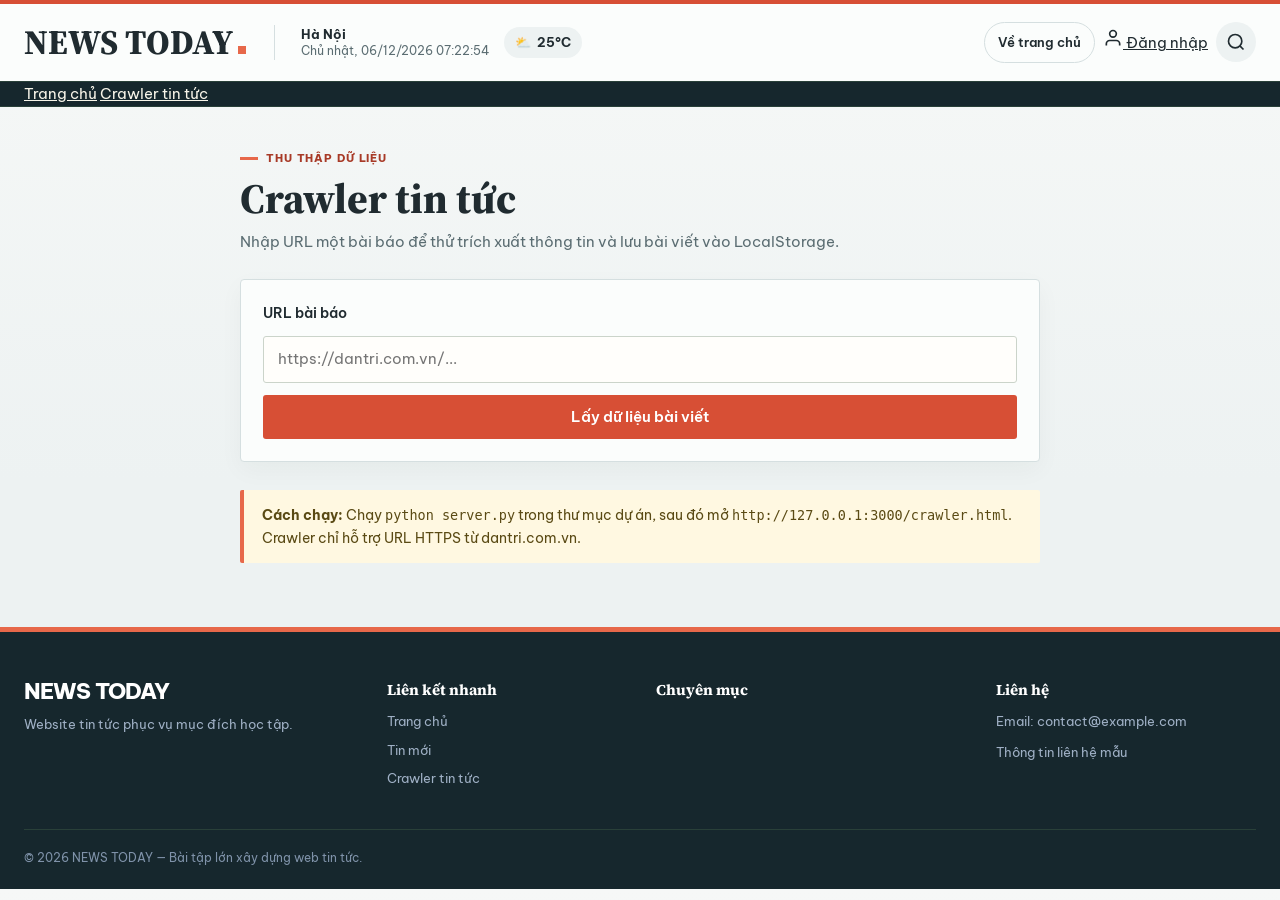
==== crawler.html @ 9f0e6c3c "Initial commit - Cập nhật dữ liệu bài viết và chuyên mục" ====
<!DOCTYPE html>
<html lang="vi">
<head>
  <meta charset="UTF-8">
  <meta name="viewport" content="width=device-width, initial-scale=1.0">
  <title>Crawler tin tức - News Today</title>
  <link rel="stylesheet" href="css/style.css">
</head>
<body>
  <head>
  <meta charset="UTF-8">
  <meta name="viewport" content="width=device-width, initial-scale=1.0">
  <!-- THÊM DÒNG NÀY ĐỂ BỎ CHẶN ẢNH TỪ DÂN TRÍ -->
  <meta name="referrer" content="no-referrer">
  <title>News Today</title>
  <link rel="stylesheet" href="css/style.css">
</head>

  <!-- HEADER ĐỒNG BỘ THEO PHONG CÁCH DÂN TRÍ -->
  <header class="site-header">
    <div class="container header-inner">
      
      <!-- Khối bên trái: Logo + Ngày giờ + Nhiệt độ -->
      <div class="header-left">
        <a class="logo" href="index.html">NEWS TODAY</a>
        
        <div class="header-datetime-weather">
          <div class="location-date">
            <span class="location">Hà Nội</span>
            <span id="realtime-clock" class="date-time">Chủ nhật, 11/10/2026 00:00:00</span>
          </div>
          
          <div class="weather-box">
            <span class="weather-icon">⛅</span>
            <span class="temp">25°C</span>
          </div>
        </div>
      </div>

      <!-- Khối bên phải: Nút Về trang chủ + Đăng nhập + Tìm kiếm -->
      <div class="header-right">
        <a class="crawler-link" href="index.html">Về trang chủ</a>
        
        <a href="#login" class="login-btn">
          <svg width="20" height="20" viewBox="0 0 24 24" fill="none" stroke="currentColor" stroke-width="2">
            <path d="M20 21v-2a4 4 0 0 0-4-4H8a4 4 0 0 0-4 4v2"></path>
            <circle cx="12" cy="7" r="4"></circle>
          </svg>
          <span>Đăng nhập</span>
        </a>

        <button class="search-btn" type="button" aria-label="Tìm kiếm">
          <svg width="20" height="20" viewBox="0 0 24 24" fill="none" stroke="currentColor" stroke-width="2">
            <circle cx="11" cy="11" r="8"></circle>
            <line x1="21" y1="21" x2="16.65" y2="16.65"></line>
          </svg>
        </button>
      </div>

    </div>
  </header>

  <!-- NAVBAR CHUYÊN MỤC -->
  <nav class="navbar">
    <div class="container">
      <a href="index.html">Trang chủ</a>
      <a href="crawler.html" aria-current="page">Crawler tin tức</a>
    </div>
  </nav>

  <!-- NỘI DUNG CHÍNH TRANG CRAWLER -->
  <main class="container crawler-container">
    <p class="eyebrow">THU THẬP DỮ LIỆU</p>
    <h1>Crawler tin tức</h1>
    <p class="intro">Nhập URL một bài báo để thử trích xuất thông tin và lưu bài viết vào LocalStorage.</p>

    <!-- Form nhập URL -->
    <form id="crawler-form" class="crawler-form">
      <label for="article-url">URL bài báo</label>
      <input id="article-url" name="url" type="url" placeholder="https://dantri.com.vn/..." required>
      <button type="submit" id="crawl-button">Lấy dữ liệu bài viết</button>
    </form>

    <p id="crawler-status" class="status-message" aria-live="polite"></p>

    <!-- Khối kết quả dữ liệu cào được -->
    <section id="crawler-result" class="crawler-result" hidden>
      <h2>Dữ liệu trích xuất</h2>
      <pre id="crawler-json"></pre>
      <button type="button" id="save-crawled-post">Lưu bài viết vào LocalStorage</button>
    </section>

    <!-- Ghi chú về nguồn hỗ trợ -->
    <aside class="notice">
      <strong>Cách chạy:</strong> Chạy <code>python server.py</code> trong thư mục dự án, sau đó mở <code>http://127.0.0.1:3000/crawler.html</code>. Crawler chỉ hỗ trợ URL HTTPS từ dantri.com.vn.
    </aside>
  </main>

  <!-- FOOTER -->
  <footer class="site-footer">
    <div class="container footer-grid">
      <section>
        <h2>NEWS TODAY</h2>
        <p>Website tin tức phục vụ mục đích học tập.</p>
      </section>
      <section>
        <h3>Liên kết nhanh</h3>
        <a href="index.html">Trang chủ</a>
        <a href="index.html">Tin mới</a>
        <a href="crawler.html">Crawler tin tức</a>
      </section>
      <section>
        <h3>Chuyên mục</h3>
        <div id="footer-categories" class="footer-links"></div>
      </section>
      <section>
        <h3>Liên hệ</h3>
        <p>Email: contact@example.com</p>
        <p>Thông tin liên hệ mẫu</p>
      </section>
    </div>
    <div class="container copyright">© 2026 NEWS TODAY — Bài tập lớn xây dựng web tin tức.</div>
  </footer>

  <!-- JAVASCRIPT LOGIC -->
  <script src="js/storage.js"></script>
  <script src="js/crawler.js"></script>

  <!-- SCRIPT CẬP NHẬT ĐỒNG HỒ THỜI GIAN THỰC -->
  <script>
    function updateClock() {
      const now = new Date();
      const days = ['Chủ nhật', 'Thứ hai', 'Thứ ba', 'Thứ tư', 'Thứ năm', 'Thứ sáu', 'Thứ bảy'];
      const dayName = days[now.getDay()];
      
      const day = String(now.getDate()).padStart(2, '0');
      const month = String(now.getMonth() + 1).padStart(2, '0');
      const year = now.getFullYear();
      
      const hours = String(now.getHours()).padStart(2, '0');
      const minutes = String(now.getMinutes()).padStart(2, '0');
      const seconds = String(now.getSeconds()).padStart(2, '0');

      const timeString = `${dayName}, ${day}/${month}/${year} ${hours}:${minutes}:${seconds}`;
      const clockEl = document.getElementById('realtime-clock');
      if (clockEl) clockEl.innerText = timeString;
    }

    updateClock();
    setInterval(updateClock, 1000);
  </script>
</body>
</html>
---- css/style.css ----
/* NEWS TODAY — giao diện báo điện tử: tiêu đề chữ có chân, nội dung chữ không chân, một điểm nhấn đỏ */
@import url("https://fonts.googleapis.com/css2?family=Be+Vietnam+Pro:wght@400;500;600;700;800&family=Source+Serif+4:opsz,wght@8..60,600;8..60,700;8..60,800&display=swap");

:root {
  color-scheme: light;
  --ink: #14202e;
  --night: #0d1827;
  --paper: #f1f3f6;
  --surface: #ffffff;
  --line: #dfe4eb;
  --muted: #5b6a7d;
  --brand: #d3243b;
  --brand-dark: #b01a2f;
  --brand-tint: #fdecef;
  --serif: "Source Serif 4", "Noto Serif", Georgia, "Times New Roman", serif;
  --sans: "Be Vietnam Pro", ui-sans-serif, system-ui, -apple-system, "Segoe UI", Roboto, Arial, sans-serif;
  --radius: 16px;
  --radius-sm: 10px;
  --shadow-md: 0 18px 48px rgba(13, 24, 39, .18);
  --container: 1200px;
}

*, *::before, *::after { box-sizing: border-box; }
html { scroll-behavior: smooth; scroll-padding-top: 80px; }
body { margin: 0; color: var(--ink); background: var(--paper); font: 400 15px/1.65 var(--sans); -webkit-font-smoothing: antialiased; }
button, input, textarea, select { font: inherit; }
a { color: inherit; }
button { color: inherit; }
img { max-width: 100%; }
:focus-visible { outline: 3px solid rgba(211, 36, 59, .4); outline-offset: 3px; }
::selection { color: #fff; background: var(--brand); }
.container { width: min(var(--container), calc(100% - 48px)); margin-inline: auto; }

/* ---------- Header ---------- */
.site-header { position: relative; z-index: 910; padding: 16px 0; background: var(--surface); }
.header-inner { display: flex; align-items: center; justify-content: space-between; gap: 24px; }
.header-left, .header-right { display: flex; align-items: center; min-width: 0; }
.header-left { gap: 28px; }
.logo { display: inline-flex; flex-shrink: 0; align-items: baseline; gap: 2px; color: var(--ink); font: 800 clamp(24px, 2.3vw, 30px)/1 var(--sans); letter-spacing: -.045em; text-decoration: none; }
.logo::after { width: 9px; height: 9px; margin-left: 3px; border-radius: 2px; background: var(--brand); content: ""; }
.header-datetime-weather { display: flex; align-items: center; gap: 14px; padding-left: 26px; border-left: 1px solid var(--line); font-size: 12px; }
.location-date { display: flex; flex-direction: column; line-height: 1.4; }
.location { font-size: 13px; font-weight: 700; }
.date-time { color: var(--muted); font-size: 12px; white-space: nowrap; font-variant-numeric: tabular-nums; }
.weather-box { display: inline-flex; align-items: center; gap: 6px; padding: 5px 11px; color: var(--ink); background: var(--paper); border-radius: 999px; font-size: 13px; font-weight: 700; white-space: nowrap; }
.header-right { justify-content: flex-end; gap: 8px; }
.crawler-link, .btn-auth, .search-btn, .mega-menu-toggle, .text-button { display: inline-flex; align-items: center; justify-content: center; transition: color .16s, background .16s, border-color .16s; }
.crawler-link { gap: 8px; padding: 9px 13px; color: var(--ink); border: 1px solid var(--line); border-radius: 999px; font-size: 12.5px; font-weight: 600; text-decoration: none; white-space: nowrap; }
.crawler-link:hover, .crawler-link[aria-current="page"] { color: var(--brand); border-color: var(--brand); background: var(--brand-tint); }
.auth-buttons { display: flex; align-items: center; gap: 6px; }
.btn-auth { gap: 7px; min-height: 40px; padding: 8px 16px; border: 1px solid transparent; border-radius: 999px; cursor: pointer; font-size: 12.5px; font-weight: 600; white-space: nowrap; }
.btn-login { color: var(--ink); background: transparent; }
.btn-login:hover { color: var(--brand); background: var(--brand-tint); }
.btn-register { color: #fff; background: var(--ink); }
.btn-register:hover { background: var(--brand); }
.search-btn { width: 40px; height: 40px; flex-shrink: 0; border: 0; border-radius: 50%; background: var(--paper); color: var(--ink); cursor: pointer; }
.search-btn:hover { color: #fff; background: var(--brand); }

/* ---------- Navbar ---------- */
.navbar { position: sticky; top: 0; z-index: 900; background: var(--surface); border-top: 1px solid var(--line); border-bottom: 1px solid var(--line); }
.navbar-inner { display: flex; align-items: center; justify-content: space-between; min-height: 50px; gap: 10px; }
.nav-links { display: flex; align-items: center; gap: clamp(16px, 2vw, 28px); min-width: 0; overflow-x: auto; scrollbar-width: none; white-space: nowrap; }
.nav-links::-webkit-scrollbar { display: none; }
.nav-links a { position: relative; display: inline-flex; align-items: center; min-height: 50px; color: var(--ink); font-size: 14px; font-weight: 600; text-decoration: none; transition: color .16s; }
.nav-links a::after { position: absolute; right: 0; bottom: -1px; left: 0; height: 3px; background: var(--brand); content: ""; transform: scaleX(0); transform-origin: left; transition: transform .2s; }
.nav-links a:hover { color: var(--brand); }
.nav-links a[aria-current="page"] { color: var(--brand); }
.nav-links a:hover::after, .nav-links a[aria-current="page"]::after { transform: scaleX(1); }
.nav-links .nav-home-icon { font-size: 16px; }
.mega-menu-toggle { display: grid; grid-template-columns: repeat(3, 4px); gap: 3px; flex-shrink: 0; padding: 10px 4px 10px 14px; border: 0; background: transparent; cursor: pointer; }
.mega-menu-toggle span { width: 4px; height: 4px; border-radius: 50%; background: var(--ink); transition: background .16s; }
.mega-menu-toggle:hover span, .mega-menu-toggle.active span { background: var(--brand); }
.subnav { background: var(--paper); border-top: 1px solid var(--line); }
.subnav-inner { display: flex; gap: 22px; overflow-x: auto; scrollbar-width: none; white-space: nowrap; }
.subnav-inner a { padding: 10px 0; color: var(--muted); font-size: 13px; font-weight: 600; text-decoration: none; border-bottom: 2px solid transparent; }
.subnav-inner a:hover, .subnav-inner a[aria-current="page"] { color: var(--ink); border-bottom-color: var(--brand); }

.mega-menu-overlay { display: none; position: absolute; top: 100%; right: 0; left: 0; max-height: min(78vh, 720px); overflow: auto; padding: 28px 0 32px; background: var(--surface); border-bottom: 1px solid var(--line); box-shadow: var(--shadow-md); }
.mega-menu-overlay.active { display: block; animation: menuIn .16s ease-out; }
@keyframes menuIn { from { opacity: 0; transform: translateY(-6px); } to { opacity: 1; transform: none; } }
.mega-menu-container { display: grid; grid-template-columns: minmax(0, 3.4fr) minmax(200px, 1fr); gap: 32px; }
.mega-grid { display: grid; grid-template-columns: repeat(4, minmax(0, 1fr)); gap: 26px 22px; align-content: start; }
.mega-col h3 { margin: 0 0 8px; padding-bottom: 8px; border-bottom: 2px solid var(--ink); font: 700 15px/1.3 var(--serif); }
.mega-col h3 a { text-decoration: none; }
.mega-col h3 a:hover, .mega-col ul li a:hover { color: var(--brand); }
.mega-col ul { margin: 0; padding: 0; list-style: none; }
.mega-col ul li { margin: 7px 0; }
.mega-col ul li a { color: var(--muted); font-size: 13px; text-decoration: none; }
.mega-sidebar { display: flex; flex-direction: column; gap: 16px; padding-left: 26px; border-left: 1px solid var(--line); font-size: 13px; }
.mega-sidebar a { display: block; margin-bottom: 7px; color: var(--ink); text-decoration: none; }
.mega-sidebar a:hover { color: var(--brand); }
.mega-sidebar-group { padding-bottom: 8px; border-bottom: 1px solid var(--line); }
.mega-contact { color: var(--muted); font-size: 12.5px; overflow-wrap: anywhere; }
.mega-contact p { margin: 0 0 12px; }

/* ---------- Trang chủ ---------- */
.page-content { padding-top: 36px; padding-bottom: 64px; }
.section-heading { display: flex; align-items: flex-end; justify-content: space-between; gap: 18px; margin-bottom: 8px; }
.eyebrow { display: flex; align-items: center; gap: 8px; margin: 0 0 6px; color: var(--muted); font-size: 13px; font-weight: 500; }
.eyebrow::before { width: 8px; height: 8px; border-radius: 50%; background: var(--brand); content: ""; }
.section-heading h1 { margin: 0; font: 800 clamp(30px, 3.6vw, 46px)/1.12 var(--serif); letter-spacing: -.02em; }
.text-button { min-height: 40px; padding: 8px 18px; border: 1px solid var(--ink); border-radius: 999px; background: transparent; cursor: pointer; font-size: 13px; font-weight: 600; white-space: nowrap; }
.text-button:hover { color: #fff; background: var(--ink); }
.status-message { margin: 0 0 20px; color: var(--muted); font-size: 13px; }

.featured-news { display: grid; grid-template-columns: minmax(0, 1.7fr) minmax(300px, 1fr); gap: 20px; align-items: stretch; }
.news-card { position: relative; min-width: 0; overflow: hidden; background: var(--surface); border: 1px solid var(--line); border-radius: var(--radius); }
.news-card h2 a::after, .news-card h3 a::after { position: absolute; inset: 0; z-index: 1; content: ""; }
.news-card h2, .news-card h3 { margin: 10px 0 8px; font-family: var(--serif); font-weight: 700; letter-spacing: -.012em; line-height: 1.3; }
.news-card h2 { font-size: clamp(24px, 2.8vw, 36px); }
.news-card h3 { font-size: 19px; }
.news-card h2 a, .news-card h3 a { text-decoration: none; transition: color .16s; }
.news-card:hover h2 a, .news-card:hover h3 a { color: var(--brand); }
.news-card p { margin: 8px 0 0; color: var(--muted); font-size: 14px; line-height: 1.7; }
.news-card-media { display: block; overflow: hidden; background: #dfe5ec; }
.news-card-media img { display: block; width: 100%; height: 100%; object-fit: cover; transition: transform .5s ease; }
.news-card:hover .news-card-media img { transform: scale(1.03); }
.news-card-content { min-width: 0; padding: 20px 22px; }
.category-label { display: inline-flex; width: fit-content; max-width: 100%; padding: 3px 10px; color: var(--brand); background: var(--brand-tint); border-radius: 999px; font-size: 12px; font-weight: 600; line-height: 1.6; }
.post-meta { display: flex; flex-wrap: wrap; align-items: center; gap: 4px 12px; margin-top: 12px; color: var(--muted); font-size: 12.5px; }
.post-meta span + span::before, .post-meta::before { content: none; }

/* Bài nổi bật: ảnh phủ chữ, hoặc khối tối khi không có ảnh */
.featured-main { display: flex; min-height: 460px; flex-direction: column; justify-content: flex-end; color: #fff; background: var(--night); border: 0; }
.featured-main::before { position: absolute; top: 0; bottom: 0; left: 0; width: 5px; background: var(--brand); content: ""; z-index: 2; }
.featured-main:not(:has(.news-card-media)) { background: radial-gradient(120% 90% at 100% 0%, #223a58 0%, var(--night) 60%); }
.featured-main .news-card-media { position: absolute; inset: 0; background: var(--night); }
.featured-main .news-card-media::after { position: absolute; inset: 0; background: linear-gradient(to top, rgba(8, 16, 28, .94) 8%, rgba(8, 16, 28, .35) 62%, rgba(8, 16, 28, .05)); content: ""; }
.featured-main .news-card-content { position: relative; padding: 32px 36px 30px; }
.featured-main .category-label { color: #fff; background: var(--brand); }
.featured-main h2 { margin-top: 14px; }
.featured-main:hover h2 a { color: #fff; text-decoration: underline; text-decoration-thickness: 2px; text-underline-offset: 5px; }
.featured-main p { max-width: 62ch; color: #cdd7e4; font-size: 15px; }
.featured-main .post-meta { color: #aebbd0; }
.featured-side { display: grid; grid-template-rows: repeat(2, minmax(0, 1fr)); gap: 20px; }
.featured-side .news-card { display: flex; flex-direction: column; justify-content: center; }
.featured-side .news-card:has(.news-card-media) { display: grid; grid-template-columns: 128px minmax(0, 1fr); }
.featured-side .news-card:has(.news-card-media) .news-card-media { height: 100%; min-height: 150px; }
.featured-side .news-card-content { padding: 18px 20px; }
.featured-side .news-card h3 { margin-top: 8px; font-size: 18px; }
.featured-side .news-card p { font-size: 13px; }

/* Danh sách dọc */
.more-news-section { margin-top: 52px; }
.more-news-section > h2 { display: flex; align-items: center; gap: 14px; margin: 0 0 14px; font: 700 24px/1.2 var(--serif); }
.more-news-section > h2::after { flex: 1; height: 1px; background: var(--line); content: ""; }
.news-list { display: block; padding: 0 28px; background: var(--surface); border: 1px solid var(--line); border-radius: var(--radius); }
.list-card + .list-card { border-top: 1px solid var(--line); }
.list-card .news-card { display: grid; grid-template-columns: minmax(0, 1fr); align-items: center; gap: 22px; border: 0; border-radius: 0; background: transparent; }
.list-card .news-card:has(.news-card-media) { grid-template-columns: minmax(0, 1fr) 200px; }
.list-card .news-card-media { order: 2; height: 130px; margin: 20px 0; border-radius: var(--radius-sm); }
.list-card .news-card-content { padding: 22px 0; }
.list-card .news-card h3 { margin-top: 8px; font-size: 21px; }
.list-card .news-card p { max-width: 70ch; }
.empty-state { padding: 28px; color: var(--muted); background: var(--surface); border: 1px dashed #c9d2de; border-radius: var(--radius); text-align: center; }
.news-list .empty-state { border: 0; }
.empty-state a { color: var(--brand); font-weight: 600; }

/* ---------- Trang chi tiết ---------- */
.article-container, .crawler-container { max-width: 800px; padding-top: 36px; padding-bottom: 64px; }
.back-link { display: inline-block; margin-bottom: 18px; color: var(--muted); font-size: 13.5px; font-weight: 600; text-decoration: none; }
.back-link:hover { color: var(--brand); }
.article-detail { padding: clamp(24px, 5vw, 52px); background: var(--surface); border: 1px solid var(--line); border-radius: var(--radius); }
.article-detail h1 { margin: 16px 0 8px; font: 800 clamp(28px, 4.2vw, 44px)/1.2 var(--serif); letter-spacing: -.02em; }
.article-detail .post-meta { margin: 0 0 24px; padding-bottom: 20px; border-bottom: 1px solid var(--line); }
.article-image { display: block; width: 100%; height: auto; margin: 0 0 26px; border-radius: var(--radius-sm); }
.article-excerpt { margin: 0 0 24px; color: #2c3a4d; font: 600 20px/1.6 var(--serif); }
.article-body { color: #1f2b3b; font: 400 18px/1.85 var(--serif); overflow-wrap: anywhere; }
.article-body p { margin: 0 0 1.1em; }
.article-body img, .article-body video { max-width: 100%; height: auto; border-radius: 6px; }
.article-body figure { margin: 26px 0; }
.article-body figcaption { margin-top: 8px; color: var(--muted); font: 400 13.5px/1.5 var(--sans); text-align: center; }
.article-body a { color: var(--brand); }
.article-body .status-message { font: 400 14px/1.6 var(--sans); }
.source-link { color: var(--brand); font-weight: 700; }

/* ---------- Crawler ---------- */
.intro { margin: 8px 0 24px; color: var(--muted); }
.crawler-container h1 { margin: 0; font: 800 clamp(30px, 3.6vw, 42px)/1.15 var(--serif); }
.crawler-form { display: grid; gap: 12px; padding: 22px; background: var(--surface); border: 1px solid var(--line); border-radius: var(--radius); }
.crawler-form label { font-size: 13.5px; font-weight: 600; }
.crawler-form input, #article-url { width: 100%; min-height: 46px; padding: 10px 14px; border: 1px solid #cfd8e3; border-radius: var(--radius-sm); color: var(--ink); background: #fbfcfd; }
.crawler-form input:focus { border-color: var(--brand); outline: 3px solid rgba(211, 36, 59, .12); }
#crawl-button, #save-crawled-post { min-height: 44px; padding: 10px 20px; border: 0; border-radius: 999px; color: #fff; background: var(--ink); cursor: pointer; font-weight: 600; }
#crawl-button:hover, #save-crawled-post:hover { background: var(--brand); }
#crawl-button:disabled { cursor: wait; opacity: .6; }
#crawler-status { margin: 14px 0; font-size: 13.5px; }
#crawler-result { margin-top: 18px; padding: 20px; background: var(--surface); border: 1px solid var(--line); border-radius: var(--radius); }
#crawler-result h2, .saved-section h2 { margin: 0 0 12px; font: 700 20px/1.3 var(--serif); }
#crawler-json { max-height: 460px; margin: 0 0 14px; padding: 16px; overflow: auto; border-radius: var(--radius-sm); color: #dce8f7; background: var(--night); font: 12.5px/1.65 ui-monospace, Menlo, Consolas, monospace; white-space: pre-wrap; overflow-wrap: anywhere; }
.saved-section { margin-top: 34px; }
.saved-posts { display: grid; gap: 8px; margin: 0; padding: 0; list-style: none; }
.saved-posts li { display: flex; align-items: center; justify-content: space-between; gap: 12px; padding: 12px 16px; background: var(--surface); border: 1px solid var(--line); border-radius: var(--radius-sm); font-size: 14px; }
.saved-posts a { font-weight: 600; text-decoration: none; }
.saved-posts a:hover { color: var(--brand); }
.link-danger { border: 0; background: none; color: var(--brand-dark); cursor: pointer; font-weight: 600; }
.notice { margin-top: 28px; padding: 14px 18px; color: #5a4a14; background: #fff8e1; border-left: 4px solid #e5b92f; border-radius: 6px; font-size: 13.5px; }

/* ---------- Tìm kiếm & đăng nhập ---------- */
.search-overlay, .auth-modal-overlay { display: none; position: fixed; inset: 0; overflow: auto; background: rgba(13, 24, 39, .62); backdrop-filter: blur(5px); }
.search-overlay { z-index: 2100; align-items: flex-start; justify-content: center; padding: min(10vh, 80px) 18px 24px; }
.auth-modal-overlay { z-index: 2200; align-items: center; justify-content: center; padding: 20px; }
.search-overlay.active, .auth-modal-overlay.active { display: flex; }
.search-panel, .auth-modal-card { position: relative; background: var(--surface); border-radius: 20px; box-shadow: var(--shadow-md); animation: modalIn .2s ease-out; }
.search-panel { width: min(720px, 100%); padding: 30px; }
.auth-modal-card { width: min(450px, 100%); max-height: min(92vh, 850px); overflow-y: auto; }
@keyframes modalIn { from { opacity: 0; transform: translateY(10px); } to { opacity: 1; transform: none; } }
.search-panel h2 { margin: 0 40px 4px 0; font: 700 26px/1.3 var(--serif); }
.search-intro { margin: 0 0 18px; color: var(--muted); font-size: 14px; }
.search-close, .auth-close-btn { display: inline-flex; align-items: center; justify-content: center; width: 36px; height: 36px; border: 0; border-radius: 50%; background: var(--paper); cursor: pointer; font-size: 22px; }
.search-close { position: absolute; top: 22px; right: 22px; }
.auth-close-btn { position: absolute; top: 12px; right: 12px; z-index: 3; }
.search-close:hover, .auth-close-btn:hover { color: #fff; background: var(--brand); }
.site-search-form { display: flex; gap: 8px; }
.site-search-form input { min-width: 0; flex: 1; height: 48px; padding: 0 16px; border: 1px solid #cfd8e3; border-radius: 999px; background: #fbfcfd; }
.site-search-form input:focus { border-color: var(--brand); outline: 3px solid rgba(211, 36, 59, .12); }
.search-submit { min-width: 112px; padding: 0 20px; color: #fff; background: var(--ink); border: 0; border-radius: 999px; cursor: pointer; font-weight: 600; }
.search-submit:hover { background: var(--brand); }
.search-status { margin: 14px 0 0; color: var(--muted); font-size: 13px; }
.search-results { display: grid; gap: 4px; max-height: min(48vh, 400px); margin-top: 8px; overflow: auto; }
.search-result { display: block; padding: 12px 14px; border-radius: var(--radius-sm); text-decoration: none; }
.search-result:hover { background: var(--paper); }
.search-result .category-label { font-size: 11.5px; }
.search-result-title { display: block; margin-top: 5px; font: 700 16px/1.4 var(--serif); }
.search-result-meta { display: block; margin-top: 3px; color: var(--muted); font-size: 12px; }

.auth-tabs { display: flex; gap: 4px; padding: 10px 52px 0 10px; border-bottom: 1px solid var(--line); }
.auth-tab { flex: 1; padding: 12px 8px; border: 0; border-bottom: 3px solid transparent; background: transparent; color: var(--muted); cursor: pointer; font-size: 14px; font-weight: 600; }
.auth-tab.active { color: var(--ink); border-bottom-color: var(--brand); }
.auth-body { padding: 24px; }
.social-login-group { display: grid; gap: 9px; margin-bottom: 18px; }
.btn-social { display: flex; align-items: center; justify-content: center; gap: 10px; width: 100%; min-height: 44px; padding: 9px 12px; border: 1px solid #cfd8e3; border-radius: 999px; background: #fff; cursor: pointer; font-size: 13.5px; font-weight: 600; transition: background .16s; }
.btn-google:hover { background: var(--paper); }
.btn-facebook { color: #fff; background: #1877f2; border-color: #1877f2; }
.btn-facebook:hover { background: #1466d0; }
.auth-divider { display: flex; align-items: center; gap: 8px; margin: 18px 0; color: var(--muted); font-size: 12px; }
.auth-divider::before, .auth-divider::after { flex: 1; border-bottom: 1px solid var(--line); content: ""; }
.auth-divider span { padding: 0 4px; white-space: nowrap; }
.auth-form { display: none; }
.auth-form.active { display: block; }
.form-group { margin-bottom: 14px; }
.form-group label { display: block; margin-bottom: 6px; font-size: 13px; font-weight: 600; }
.form-group input { width: 100%; min-height: 44px; padding: 10px 14px; border: 1px solid #cfd8e3; border-radius: var(--radius-sm); outline: none; background: #fbfcfd; font-size: 14px; }
.form-group input:focus { border-color: var(--brand); box-shadow: 0 0 0 3px rgba(211, 36, 59, .12); }
.form-actions { display: flex; align-items: center; justify-content: space-between; gap: 12px; margin-bottom: 16px; font-size: 12.5px; }
.remember-me { display: flex; align-items: center; gap: 6px; cursor: pointer; }
.remember-me input { accent-color: var(--brand); }
.forgot-pass, .remember-me a { color: var(--brand); font-weight: 600; text-decoration: none; }
.forgot-pass:hover, .remember-me a:hover { text-decoration: underline; }
.btn-submit { width: 100%; min-height: 46px; padding: 11px; border: 0; border-radius: 999px; color: #fff; background: var(--ink); cursor: pointer; font-size: 14px; font-weight: 700; transition: background .16s; }
.btn-submit:hover { background: var(--brand); }

/* ---------- Footer ---------- */
.site-footer { padding: 48px 0 22px; color: #c3cedc; background: var(--night); }
.footer-grid { display: grid; grid-template-columns: 1.4fr 1fr 1.3fr 1.1fr; gap: 32px; }
.footer-grid h2 { margin: 0 0 12px; color: #fff; font: 800 22px/1 var(--sans); letter-spacing: -.04em; }
.footer-grid h3 { margin: 0 0 12px; color: #fff; font: 700 15px/1.3 var(--serif); }
.footer-grid p, .footer-grid a { color: #9fb0c5; font-size: 13px; }
.footer-grid p { margin: 0 0 9px; }
.footer-grid a { display: block; width: fit-content; margin: 7px 0; text-decoration: none; }
.footer-grid a:hover { color: #fff; }
.footer-links { display: grid; grid-template-columns: repeat(2, minmax(0, 1fr)); gap: 0 12px; }
.copyright { margin-top: 32px; padding-top: 18px; border-top: 1px solid #263649; color: #7f92a9; font-size: 12px; }

/* ---------- Responsive ---------- */
@media (max-width: 1060px) {
  .container { width: min(var(--container), calc(100% - 36px)); }
  .header-left { gap: 18px; }
  .header-datetime-weather { padding-left: 16px; }
  .mega-menu-container { grid-template-columns: minmax(0, 1fr); }
  .mega-sidebar { display: grid; grid-template-columns: repeat(2, minmax(0, 1fr)); padding: 18px 0 0; border-top: 1px solid var(--line); border-left: 0; }
}
@media (max-width: 850px) {
  .header-datetime-weather { display: none; }
  .featured-news { grid-template-columns: minmax(0, 1fr); }
  .featured-main { min-height: 400px; }
  .featured-side { grid-template-columns: repeat(2, minmax(0, 1fr)); grid-template-rows: auto; }
  .featured-side .news-card:has(.news-card-media) { grid-template-columns: minmax(0, 1fr); }
  .featured-side .news-card:has(.news-card-media) .news-card-media { height: 150px; min-height: 0; }
  .footer-grid { grid-template-columns: repeat(2, minmax(0, 1fr)); }
  .mega-grid { grid-template-columns: repeat(3, minmax(0, 1fr)); }
}
@media (max-width: 650px) {
  .container { width: calc(100% - 28px); }
  .site-header { padding: 12px 0; }
  .logo { font-size: 24px; }
  .crawler-link { width: 40px; height: 40px; padding: 0; }
  .crawler-link span, .btn-login span { display: none; }
  .btn-login { width: 40px; padding: 0; background: var(--paper); }
  .btn-register { display: none; }
  .nav-links a { min-height: 46px; font-size: 13.5px; }
  .mega-grid { grid-template-columns: repeat(2, minmax(0, 1fr)); gap: 20px 16px; }
  .mega-sidebar { grid-template-columns: minmax(0, 1fr); }
  .page-content { padding-top: 26px; padding-bottom: 44px; }
  .section-heading { align-items: center; }
  .featured-main { min-height: 360px; }
  .featured-main .news-card-content { padding: 22px 20px 22px 24px; }
  .featured-main h2 { font-size: 25px; }
  .featured-side { grid-template-columns: minmax(0, 1fr); }
  .featured-side .news-card:has(.news-card-media) { grid-template-columns: 112px minmax(0, 1fr); }
  .featured-side .news-card:has(.news-card-media) .news-card-media { height: 100%; min-height: 120px; }
  .news-list { padding: 0 16px; }
  .list-card .news-card:has(.news-card-media) { grid-template-columns: minmax(0, 1fr) 104px; gap: 14px; }
  .list-card .news-card-media { height: 84px; margin: 16px 0; }
  .list-card .news-card-content { padding: 16px 0; }
  .list-card .news-card h3 { font-size: 17px; }
  .list-card .news-card p { display: none; }
  .article-body { font-size: 17px; }
  .search-panel { padding: 24px 18px 20px; }
  .site-search-form { flex-direction: column; }
  .site-search-form input, .search-submit { width: 100%; height: 46px; }
  .auth-body { padding: 20px 18px; }
  .footer-grid { gap: 24px 16px; }
  .footer-links { grid-template-columns: 1fr; }
}
@media (max-width: 390px) {
  .footer-grid { grid-template-columns: 1fr; }
}
@media (prefers-reduced-motion: reduce) {
  *, *::before, *::after { scroll-behavior: auto !important; animation-duration: .01ms !important; transition-duration: .01ms !important; }
}

/* ---------- NEWS TODAY: editorial print identity ---------- */
:root {
  --ink: #202b30;
  --night: #16272d;
  --paper: #edf2f2;
  --surface: #fbfdfc;
  --line: #d5dfe0;
  --muted: #5b6d72;
  --brand: #d74f35;
  --brand-dark: #a83a27;
  --brand-tint: #fbe8e2;
  --radius: 5px;
  --radius-sm: 3px;
  --shadow-md: 0 22px 60px rgba(22, 39, 45, .2);
  --container: 1260px;
}

body {
  background: linear-gradient(180deg, #f6f8f7 0, var(--paper) 480px);
}

.site-header {
  padding: 18px 0;
  border-top: 4px solid var(--brand);
  background: var(--surface);
}

.logo {
  font-family: var(--serif);
  font-size: clamp(27px, 2.7vw, 36px);
  letter-spacing: 0;
}

.logo::after {
  width: 8px;
  height: 8px;
  border-radius: 0;
  background: #e7684a;
}

.navbar {
  color: #f8f5e9;
  background: var(--night);
  border-color: #294039;
}

.nav-links a { color: #e6eee8; }
.nav-links a:hover, .nav-links a[aria-current="page"] { color: #f0c961; }
.nav-links a::after { background: #e7684a; }
.mega-menu-toggle span { background: #e6eee8; }
.subnav { background: #e9ece2; }
.mega-menu-overlay { background: var(--surface); }

.page-content { padding-top: 42px; }
.section-heading {
  margin-bottom: 18px;
  padding-bottom: 18px;
  border-bottom: 1px solid var(--ink);
}

.eyebrow {
  color: var(--brand-dark);
  font-size: 11px;
  font-weight: 800;
  letter-spacing: .08em;
  text-transform: uppercase;
}

.eyebrow::before {
  width: 18px;
  height: 3px;
  border-radius: 0;
  background: #e7684a;
}

.section-heading h1 { font-size: clamp(32px, 3.8vw, 48px); }
.text-button { border-radius: 3px; }

.news-card {
  border-color: var(--line);
  border-radius: 5px;
}

.featured-main {
  min-height: 500px;
  background: var(--night);
  border-radius: 5px;
}

.featured-main::before { width: 6px; background: #e7684a; }
.featured-main .category-label { color: var(--ink); background: #f0c961; }
.featured-side { gap: 14px; }
.featured-side .news-card { border-radius: 3px; }
.category-label { border-radius: 2px; }

.more-news-section { margin-top: 58px; }
.more-news-section > h2 {
  font-size: 26px;
  letter-spacing: 0;
}

.news-list {
  padding: 0 24px;
  background: transparent;
  border: 0;
  border-top: 2px solid var(--ink);
  border-radius: 0;
}

.list-card + .list-card { border-top-color: var(--line); }
.list-card .news-card-media { border-radius: 3px; }
.list-card .news-card h3 { font-size: 22px; }

.article-container, .crawler-container { padding-top: 42px; }
.article-detail {
  border-top: 4px solid var(--brand);
  border-radius: 4px;
  box-shadow: 0 8px 24px rgba(23, 41, 37, .05);
}

.article-detail h1 { font-size: clamp(30px, 4.4vw, 48px); }
.article-image { border-radius: 3px; }
.crawler-form, #crawler-result {
  border-radius: 4px;
  box-shadow: 0 8px 24px rgba(23, 41, 37, .04);
}

.crawler-form input, #article-url,
.site-search-form input, .form-group input {
  border-color: #cbd4ca;
  border-radius: 3px;
  background: #fffefb;
}

#crawl-button, #save-crawled-post, .search-submit, .btn-submit {
  border-radius: 3px;
  background: var(--brand);
}

.site-footer {
  border-top: 5px solid #e7684a;
  background: var(--night);
}

.copyright { border-top-color: #294039; }
.notice { border-left-color: #e7684a; border-radius: 2px; }

@media (max-width: 650px) {
  .site-header { padding: 12px 0; }
  .page-content { padding-top: 28px; }
  .section-heading { align-items: flex-start; }
  .featured-main { min-height: 380px; }
  .news-list { padding: 0 4px; }
  .list-card .news-card h3 { font-size: 18px; }
}

.news-list {
  display: block;
  columns: 3;
  column-gap: 18px;
}

.news-list > .empty-state { break-inside: avoid; }
.list-card { display: inline-block; width: 100%; margin: 0 0 18px; break-inside: avoid; vertical-align: top; }
.list-card + .list-card { border-top: 0; }

.list-card .news-card,
.list-card .news-card:has(.news-card-media) {
  display: flex;
  position: relative;
  min-height: 220px;
  flex-direction: column;
  align-items: stretch;
  gap: 0;
  border: 1px solid var(--line);
  border-radius: 4px;
  background: var(--surface);
  transition: transform .24s ease, box-shadow .24s ease, border-color .24s ease;
}

.list-card .news-card:has(.news-card-media) {
  aspect-ratio: 4 / 3;
  overflow: hidden;
  border: 0;
  color: #fff;
  background: var(--night);
}

.list-card:nth-child(5n + 2) .news-card:has(.news-card-media) { aspect-ratio: 3 / 4; }
.list-card:nth-child(4n + 3) .news-card:has(.news-card-media) { aspect-ratio: 16 / 10; }

.list-card .news-card-media {
  position: absolute;
  inset: 0;
  order: 0;
  height: 100%;
  margin: 0;
  background: var(--night);
}

.list-card .news-card-media::after {
  position: absolute;
  inset: 0;
  background: linear-gradient(180deg, rgba(12, 22, 29, .02) 24%, rgba(12, 22, 29, .88) 100%);
  content: "";
}

.list-card .news-card-media img { height: 100%; }
.list-card .news-card-content { position: relative; z-index: 1; margin-top: auto; padding: 20px; }
.list-card .news-card h3 { font-size: 20px; }
.list-card .news-card:has(.news-card-media) h3 a { color: #fff; }
.list-card .news-card:has(.news-card-media) p { color: #e4e9eb; }
.list-card .news-card:has(.news-card-media) .post-meta { color: #d0dadd; }
.list-card .news-card:has(.news-card-media) .category-label { color: #fff; background: var(--brand); }

.list-card .news-card:hover,
.list-card .news-card:focus-within {
  z-index: 2;
  transform: translateY(-5px);
  border-color: var(--brand);
  box-shadow: 0 16px 34px rgba(22, 39, 45, .2);
}

.list-card .news-card:has(.news-card-media):hover .news-card-media img,
.list-card .news-card:has(.news-card-media):focus-within .news-card-media img {
  transform: scale(1.06);
}

@media (max-width: 850px) {
  .news-list { columns: 2; }
}

@media (max-width: 650px) {
  .news-list { columns: 1; }
  .list-card .news-card-content { padding: 18px; }
  .list-card .news-card:has(.news-card-media) { aspect-ratio: 4 / 3; }
}

@media (prefers-reduced-motion: reduce) {
  .list-card .news-card { transition: none; }
}
---- css/style.css ----
/* NEWS TODAY — giao diện báo điện tử: tiêu đề chữ có chân, nội dung chữ không chân, một điểm nhấn đỏ */
@import url("https://fonts.googleapis.com/css2?family=Be+Vietnam+Pro:wght@400;500;600;700;800&family=Source+Serif+4:opsz,wght@8..60,600;8..60,700;8..60,800&display=swap");

:root {
  color-scheme: light;
  --ink: #14202e;
  --night: #0d1827;
  --paper: #f1f3f6;
  --surface: #ffffff;
  --line: #dfe4eb;
  --muted: #5b6a7d;
  --brand: #d3243b;
  --brand-dark: #b01a2f;
  --brand-tint: #fdecef;
  --serif: "Source Serif 4", "Noto Serif", Georgia, "Times New Roman", serif;
  --sans: "Be Vietnam Pro", ui-sans-serif, system-ui, -apple-system, "Segoe UI", Roboto, Arial, sans-serif;
  --radius: 16px;
  --radius-sm: 10px;
  --shadow-md: 0 18px 48px rgba(13, 24, 39, .18);
  --container: 1200px;
}

*, *::before, *::after { box-sizing: border-box; }
html { scroll-behavior: smooth; scroll-padding-top: 80px; }
body { margin: 0; color: var(--ink); background: var(--paper); font: 400 15px/1.65 var(--sans); -webkit-font-smoothing: antialiased; }
button, input, textarea, select { font: inherit; }
a { color: inherit; }
button { color: inherit; }
img { max-width: 100%; }
:focus-visible { outline: 3px solid rgba(211, 36, 59, .4); outline-offset: 3px; }
::selection { color: #fff; background: var(--brand); }
.container { width: min(var(--container), calc(100% - 48px)); margin-inline: auto; }

/* ---------- Header ---------- */
.site-header { position: relative; z-index: 910; padding: 16px 0; background: var(--surface); }
.header-inner { display: flex; align-items: center; justify-content: space-between; gap: 24px; }
.header-left, .header-right { display: flex; align-items: center; min-width: 0; }
.header-left { gap: 28px; }
.logo { display: inline-flex; flex-shrink: 0; align-items: baseline; gap: 2px; color: var(--ink); font: 800 clamp(24px, 2.3vw, 30px)/1 var(--sans); letter-spacing: -.045em; text-decoration: none; }
.logo::after { width: 9px; height: 9px; margin-left: 3px; border-radius: 2px; background: var(--brand); content: ""; }
.header-datetime-weather { display: flex; align-items: center; gap: 14px; padding-left: 26px; border-left: 1px solid var(--line); font-size: 12px; }
.location-date { display: flex; flex-direction: column; line-height: 1.4; }
.location { font-size: 13px; font-weight: 700; }
.date-time { color: var(--muted); font-size: 12px; white-space: nowrap; font-variant-numeric: tabular-nums; }
.weather-box { display: inline-flex; align-items: center; gap: 6px; padding: 5px 11px; color: var(--ink); background: var(--paper); border-radius: 999px; font-size: 13px; font-weight: 700; white-space: nowrap; }
.header-right { justify-content: flex-end; gap: 8px; }
.crawler-link, .btn-auth, .search-btn, .mega-menu-toggle, .text-button { display: inline-flex; align-items: center; justify-content: center; transition: color .16s, background .16s, border-color .16s; }
.crawler-link { gap: 8px; padding: 9px 13px; color: var(--ink); border: 1px solid var(--line); border-radius: 999px; font-size: 12.5px; font-weight: 600; text-decoration: none; white-space: nowrap; }
.crawler-link:hover, .crawler-link[aria-current="page"] { color: var(--brand); border-color: var(--brand); background: var(--brand-tint); }
.auth-buttons { display: flex; align-items: center; gap: 6px; }
.btn-auth { gap: 7px; min-height: 40px; padding: 8px 16px; border: 1px solid transparent; border-radius: 999px; cursor: pointer; font-size: 12.5px; font-weight: 600; white-space: nowrap; }
.btn-login { color: var(--ink); background: transparent; }
.btn-login:hover { color: var(--brand); background: var(--brand-tint); }
.btn-register { color: #fff; background: var(--ink); }
.btn-register:hover { background: var(--brand); }
.search-btn { width: 40px; height: 40px; flex-shrink: 0; border: 0; border-radius: 50%; background: var(--paper); color: var(--ink); cursor: pointer; }
.search-btn:hover { color: #fff; background: var(--brand); }

/* ---------- Navbar ---------- */
.navbar { position: sticky; top: 0; z-index: 900; background: var(--surface); border-top: 1px solid var(--line); border-bottom: 1px solid var(--line); }
.navbar-inner { display: flex; align-items: center; justify-content: space-between; min-height: 50px; gap: 10px; }
.nav-links { display: flex; align-items: center; gap: clamp(16px, 2vw, 28px); min-width: 0; overflow-x: auto; scrollbar-width: none; white-space: nowrap; }
.nav-links::-webkit-scrollbar { display: none; }
.nav-links a { position: relative; display: inline-flex; align-items: center; min-height: 50px; color: var(--ink); font-size: 14px; font-weight: 600; text-decoration: none; transition: color .16s; }
.nav-links a::after { position: absolute; right: 0; bottom: -1px; left: 0; height: 3px; background: var(--brand); content: ""; transform: scaleX(0); transform-origin: left; transition: transform .2s; }
.nav-links a:hover { color: var(--brand); }
.nav-links a[aria-current="page"] { color: var(--brand); }
.nav-links a:hover::after, .nav-links a[aria-current="page"]::after { transform: scaleX(1); }
.nav-links .nav-home-icon { font-size: 16px; }
.mega-menu-toggle { display: grid; grid-template-columns: repeat(3, 4px); gap: 3px; flex-shrink: 0; padding: 10px 4px 10px 14px; border: 0; background: transparent; cursor: pointer; }
.mega-menu-toggle span { width: 4px; height: 4px; border-radius: 50%; background: var(--ink); transition: background .16s; }
.mega-menu-toggle:hover span, .mega-menu-toggle.active span { background: var(--brand); }
.subnav { background: var(--paper); border-top: 1px solid var(--line); }
.subnav-inner { display: flex; gap: 22px; overflow-x: auto; scrollbar-width: none; white-space: nowrap; }
.subnav-inner a { padding: 10px 0; color: var(--muted); font-size: 13px; font-weight: 600; text-decoration: none; border-bottom: 2px solid transparent; }
.subnav-inner a:hover, .subnav-inner a[aria-current="page"] { color: var(--ink); border-bottom-color: var(--brand); }

.mega-menu-overlay { display: none; position: absolute; top: 100%; right: 0; left: 0; max-height: min(78vh, 720px); overflow: auto; padding: 28px 0 32px; background: var(--surface); border-bottom: 1px solid var(--line); box-shadow: var(--shadow-md); }
.mega-menu-overlay.active { display: block; animation: menuIn .16s ease-out; }
@keyframes menuIn { from { opacity: 0; transform: translateY(-6px); } to { opacity: 1; transform: none; } }
.mega-menu-container { display: grid; grid-template-columns: minmax(0, 3.4fr) minmax(200px, 1fr); gap: 32px; }
.mega-grid { display: grid; grid-template-columns: repeat(4, minmax(0, 1fr)); gap: 26px 22px; align-content: start; }
.mega-col h3 { margin: 0 0 8px; padding-bottom: 8px; border-bottom: 2px solid var(--ink); font: 700 15px/1.3 var(--serif); }
.mega-col h3 a { text-decoration: none; }
.mega-col h3 a:hover, .mega-col ul li a:hover { color: var(--brand); }
.mega-col ul { margin: 0; padding: 0; list-style: none; }
.mega-col ul li { margin: 7px 0; }
.mega-col ul li a { color: var(--muted); font-size: 13px; text-decoration: none; }
.mega-sidebar { display: flex; flex-direction: column; gap: 16px; padding-left: 26px; border-left: 1px solid var(--line); font-size: 13px; }
.mega-sidebar a { display: block; margin-bottom: 7px; color: var(--ink); text-decoration: none; }
.mega-sidebar a:hover { color: var(--brand); }
.mega-sidebar-group { padding-bottom: 8px; border-bottom: 1px solid var(--line); }
.mega-contact { color: var(--muted); font-size: 12.5px; overflow-wrap: anywhere; }
.mega-contact p { margin: 0 0 12px; }

/* ---------- Trang chủ ---------- */
.page-content { padding-top: 36px; padding-bottom: 64px; }
.section-heading { display: flex; align-items: flex-end; justify-content: space-between; gap: 18px; margin-bottom: 8px; }
.eyebrow { display: flex; align-items: center; gap: 8px; margin: 0 0 6px; color: var(--muted); font-size: 13px; font-weight: 500; }
.eyebrow::before { width: 8px; height: 8px; border-radius: 50%; background: var(--brand); content: ""; }
.section-heading h1 { margin: 0; font: 800 clamp(30px, 3.6vw, 46px)/1.12 var(--serif); letter-spacing: -.02em; }
.text-button { min-height: 40px; padding: 8px 18px; border: 1px solid var(--ink); border-radius: 999px; background: transparent; cursor: pointer; font-size: 13px; font-weight: 600; white-space: nowrap; }
.text-button:hover { color: #fff; background: var(--ink); }
.status-message { margin: 0 0 20px; color: var(--muted); font-size: 13px; }

.featured-news { display: grid; grid-template-columns: minmax(0, 1.7fr) minmax(300px, 1fr); gap: 20px; align-items: stretch; }
.news-card { position: relative; min-width: 0; overflow: hidden; background: var(--surface); border: 1px solid var(--line); border-radius: var(--radius); }
.news-card h2 a::after, .news-card h3 a::after { position: absolute; inset: 0; z-index: 1; content: ""; }
.news-card h2, .news-card h3 { margin: 10px 0 8px; font-family: var(--serif); font-weight: 700; letter-spacing: -.012em; line-height: 1.3; }
.news-card h2 { font-size: clamp(24px, 2.8vw, 36px); }
.news-card h3 { font-size: 19px; }
.news-card h2 a, .news-card h3 a { text-decoration: none; transition: color .16s; }
.news-card:hover h2 a, .news-card:hover h3 a { color: var(--brand); }
.news-card p { margin: 8px 0 0; color: var(--muted); font-size: 14px; line-height: 1.7; }
.news-card-media { display: block; overflow: hidden; background: #dfe5ec; }
.news-card-media img { display: block; width: 100%; height: 100%; object-fit: cover; transition: transform .5s ease; }
.news-card:hover .news-card-media img { transform: scale(1.03); }
.news-card-content { min-width: 0; padding: 20px 22px; }
.category-label { display: inline-flex; width: fit-content; max-width: 100%; padding: 3px 10px; color: var(--brand); background: var(--brand-tint); border-radius: 999px; font-size: 12px; font-weight: 600; line-height: 1.6; }
.post-meta { display: flex; flex-wrap: wrap; align-items: center; gap: 4px 12px; margin-top: 12px; color: var(--muted); font-size: 12.5px; }
.post-meta span + span::before, .post-meta::before { content: none; }

/* Bài nổi bật: ảnh phủ chữ, hoặc khối tối khi không có ảnh */
.featured-main { display: flex; min-height: 460px; flex-direction: column; justify-content: flex-end; color: #fff; background: var(--night); border: 0; }
.featured-main::before { position: absolute; top: 0; bottom: 0; left: 0; width: 5px; background: var(--brand); content: ""; z-index: 2; }
.featured-main:not(:has(.news-card-media)) { background: radial-gradient(120% 90% at 100% 0%, #223a58 0%, var(--night) 60%); }
.featured-main .news-card-media { position: absolute; inset: 0; background: var(--night); }
.featured-main .news-card-media::after { position: absolute; inset: 0; background: linear-gradient(to top, rgba(8, 16, 28, .94) 8%, rgba(8, 16, 28, .35) 62%, rgba(8, 16, 28, .05)); content: ""; }
.featured-main .news-card-content { position: relative; padding: 32px 36px 30px; }
.featured-main .category-label { color: #fff; background: var(--brand); }
.featured-main h2 { margin-top: 14px; }
.featured-main:hover h2 a { color: #fff; text-decoration: underline; text-decoration-thickness: 2px; text-underline-offset: 5px; }
.featured-main p { max-width: 62ch; color: #cdd7e4; font-size: 15px; }
.featured-main .post-meta { color: #aebbd0; }
.featured-side { display: grid; grid-template-rows: repeat(2, minmax(0, 1fr)); gap: 20px; }
.featured-side .news-card { display: flex; flex-direction: column; justify-content: center; }
.featured-side .news-card:has(.news-card-media) { display: grid; grid-template-columns: 128px minmax(0, 1fr); }
.featured-side .news-card:has(.news-card-media) .news-card-media { height: 100%; min-height: 150px; }
.featured-side .news-card-content { padding: 18px 20px; }
.featured-side .news-card h3 { margin-top: 8px; font-size: 18px; }
.featured-side .news-card p { font-size: 13px; }

/* Danh sách dọc */
.more-news-section { margin-top: 52px; }
.more-news-section > h2 { display: flex; align-items: center; gap: 14px; margin: 0 0 14px; font: 700 24px/1.2 var(--serif); }
.more-news-section > h2::after { flex: 1; height: 1px; background: var(--line); content: ""; }
.news-list { display: block; padding: 0 28px; background: var(--surface); border: 1px solid var(--line); border-radius: var(--radius); }
.list-card + .list-card { border-top: 1px solid var(--line); }
.list-card .news-card { display: grid; grid-template-columns: minmax(0, 1fr); align-items: center; gap: 22px; border: 0; border-radius: 0; background: transparent; }
.list-card .news-card:has(.news-card-media) { grid-template-columns: minmax(0, 1fr) 200px; }
.list-card .news-card-media { order: 2; height: 130px; margin: 20px 0; border-radius: var(--radius-sm); }
.list-card .news-card-content { padding: 22px 0; }
.list-card .news-card h3 { margin-top: 8px; font-size: 21px; }
.list-card .news-card p { max-width: 70ch; }
.empty-state { padding: 28px; color: var(--muted); background: var(--surface); border: 1px dashed #c9d2de; border-radius: var(--radius); text-align: center; }
.news-list .empty-state { border: 0; }
.empty-state a { color: var(--brand); font-weight: 600; }

/* ---------- Trang chi tiết ---------- */
.article-container, .crawler-container { max-width: 800px; padding-top: 36px; padding-bottom: 64px; }
.back-link { display: inline-block; margin-bottom: 18px; color: var(--muted); font-size: 13.5px; font-weight: 600; text-decoration: none; }
.back-link:hover { color: var(--brand); }
.article-detail { padding: clamp(24px, 5vw, 52px); background: var(--surface); border: 1px solid var(--line); border-radius: var(--radius); }
.article-detail h1 { margin: 16px 0 8px; font: 800 clamp(28px, 4.2vw, 44px)/1.2 var(--serif); letter-spacing: -.02em; }
.article-detail .post-meta { margin: 0 0 24px; padding-bottom: 20px; border-bottom: 1px solid var(--line); }
.article-image { display: block; width: 100%; height: auto; margin: 0 0 26px; border-radius: var(--radius-sm); }
.article-excerpt { margin: 0 0 24px; color: #2c3a4d; font: 600 20px/1.6 var(--serif); }
.article-body { color: #1f2b3b; font: 400 18px/1.85 var(--serif); overflow-wrap: anywhere; }
.article-body p { margin: 0 0 1.1em; }
.article-body img, .article-body video { max-width: 100%; height: auto; border-radius: 6px; }
.article-body figure { margin: 26px 0; }
.article-body figcaption { margin-top: 8px; color: var(--muted); font: 400 13.5px/1.5 var(--sans); text-align: center; }
.article-body a { color: var(--brand); }
.article-body .status-message { font: 400 14px/1.6 var(--sans); }
.source-link { color: var(--brand); font-weight: 700; }

/* ---------- Crawler ---------- */
.intro { margin: 8px 0 24px; color: var(--muted); }
.crawler-container h1 { margin: 0; font: 800 clamp(30px, 3.6vw, 42px)/1.15 var(--serif); }
.crawler-form { display: grid; gap: 12px; padding: 22px; background: var(--surface); border: 1px solid var(--line); border-radius: var(--radius); }
.crawler-form label { font-size: 13.5px; font-weight: 600; }
.crawler-form input, #article-url { width: 100%; min-height: 46px; padding: 10px 14px; border: 1px solid #cfd8e3; border-radius: var(--radius-sm); color: var(--ink); background: #fbfcfd; }
.crawler-form input:focus { border-color: var(--brand); outline: 3px solid rgba(211, 36, 59, .12); }
#crawl-button, #save-crawled-post { min-height: 44px; padding: 10px 20px; border: 0; border-radius: 999px; color: #fff; background: var(--ink); cursor: pointer; font-weight: 600; }
#crawl-button:hover, #save-crawled-post:hover { background: var(--brand); }
#crawl-button:disabled { cursor: wait; opacity: .6; }
#crawler-status { margin: 14px 0; font-size: 13.5px; }
#crawler-result { margin-top: 18px; padding: 20px; background: var(--surface); border: 1px solid var(--line); border-radius: var(--radius); }
#crawler-result h2, .saved-section h2 { margin: 0 0 12px; font: 700 20px/1.3 var(--serif); }
#crawler-json { max-height: 460px; margin: 0 0 14px; padding: 16px; overflow: auto; border-radius: var(--radius-sm); color: #dce8f7; background: var(--night); font: 12.5px/1.65 ui-monospace, Menlo, Consolas, monospace; white-space: pre-wrap; overflow-wrap: anywhere; }
.saved-section { margin-top: 34px; }
.saved-posts { display: grid; gap: 8px; margin: 0; padding: 0; list-style: none; }
.saved-posts li { display: flex; align-items: center; justify-content: space-between; gap: 12px; padding: 12px 16px; background: var(--surface); border: 1px solid var(--line); border-radius: var(--radius-sm); font-size: 14px; }
.saved-posts a { font-weight: 600; text-decoration: none; }
.saved-posts a:hover { color: var(--brand); }
.link-danger { border: 0; background: none; color: var(--brand-dark); cursor: pointer; font-weight: 600; }
.notice { margin-top: 28px; padding: 14px 18px; color: #5a4a14; background: #fff8e1; border-left: 4px solid #e5b92f; border-radius: 6px; font-size: 13.5px; }

/* ---------- Tìm kiếm & đăng nhập ---------- */
.search-overlay, .auth-modal-overlay { display: none; position: fixed; inset: 0; overflow: auto; background: rgba(13, 24, 39, .62); backdrop-filter: blur(5px); }
.search-overlay { z-index: 2100; align-items: flex-start; justify-content: center; padding: min(10vh, 80px) 18px 24px; }
.auth-modal-overlay { z-index: 2200; align-items: center; justify-content: center; padding: 20px; }
.search-overlay.active, .auth-modal-overlay.active { display: flex; }
.search-panel, .auth-modal-card { position: relative; background: var(--surface); border-radius: 20px; box-shadow: var(--shadow-md); animation: modalIn .2s ease-out; }
.search-panel { width: min(720px, 100%); padding: 30px; }
.auth-modal-card { width: min(450px, 100%); max-height: min(92vh, 850px); overflow-y: auto; }
@keyframes modalIn { from { opacity: 0; transform: translateY(10px); } to { opacity: 1; transform: none; } }
.search-panel h2 { margin: 0 40px 4px 0; font: 700 26px/1.3 var(--serif); }
.search-intro { margin: 0 0 18px; color: var(--muted); font-size: 14px; }
.search-close, .auth-close-btn { display: inline-flex; align-items: center; justify-content: center; width: 36px; height: 36px; border: 0; border-radius: 50%; background: var(--paper); cursor: pointer; font-size: 22px; }
.search-close { position: absolute; top: 22px; right: 22px; }
.auth-close-btn { position: absolute; top: 12px; right: 12px; z-index: 3; }
.search-close:hover, .auth-close-btn:hover { color: #fff; background: var(--brand); }
.site-search-form { display: flex; gap: 8px; }
.site-search-form input { min-width: 0; flex: 1; height: 48px; padding: 0 16px; border: 1px solid #cfd8e3; border-radius: 999px; background: #fbfcfd; }
.site-search-form input:focus { border-color: var(--brand); outline: 3px solid rgba(211, 36, 59, .12); }
.search-submit { min-width: 112px; padding: 0 20px; color: #fff; background: var(--ink); border: 0; border-radius: 999px; cursor: pointer; font-weight: 600; }
.search-submit:hover { background: var(--brand); }
.search-status { margin: 14px 0 0; color: var(--muted); font-size: 13px; }
.search-results { display: grid; gap: 4px; max-height: min(48vh, 400px); margin-top: 8px; overflow: auto; }
.search-result { display: block; padding: 12px 14px; border-radius: var(--radius-sm); text-decoration: none; }
.search-result:hover { background: var(--paper); }
.search-result .category-label { font-size: 11.5px; }
.search-result-title { display: block; margin-top: 5px; font: 700 16px/1.4 var(--serif); }
.search-result-meta { display: block; margin-top: 3px; color: var(--muted); font-size: 12px; }

.auth-tabs { display: flex; gap: 4px; padding: 10px 52px 0 10px; border-bottom: 1px solid var(--line); }
.auth-tab { flex: 1; padding: 12px 8px; border: 0; border-bottom: 3px solid transparent; background: transparent; color: var(--muted); cursor: pointer; font-size: 14px; font-weight: 600; }
.auth-tab.active { color: var(--ink); border-bottom-color: var(--brand); }
.auth-body { padding: 24px; }
.social-login-group { display: grid; gap: 9px; margin-bottom: 18px; }
.btn-social { display: flex; align-items: center; justify-content: center; gap: 10px; width: 100%; min-height: 44px; padding: 9px 12px; border: 1px solid #cfd8e3; border-radius: 999px; background: #fff; cursor: pointer; font-size: 13.5px; font-weight: 600; transition: background .16s; }
.btn-google:hover { background: var(--paper); }
.btn-facebook { color: #fff; background: #1877f2; border-color: #1877f2; }
.btn-facebook:hover { background: #1466d0; }
.auth-divider { display: flex; align-items: center; gap: 8px; margin: 18px 0; color: var(--muted); font-size: 12px; }
.auth-divider::before, .auth-divider::after { flex: 1; border-bottom: 1px solid var(--line); content: ""; }
.auth-divider span { padding: 0 4px; white-space: nowrap; }
.auth-form { display: none; }
.auth-form.active { display: block; }
.form-group { margin-bottom: 14px; }
.form-group label { display: block; margin-bottom: 6px; font-size: 13px; font-weight: 600; }
.form-group input { width: 100%; min-height: 44px; padding: 10px 14px; border: 1px solid #cfd8e3; border-radius: var(--radius-sm); outline: none; background: #fbfcfd; font-size: 14px; }
.form-group input:focus { border-color: var(--brand); box-shadow: 0 0 0 3px rgba(211, 36, 59, .12); }
.form-actions { display: flex; align-items: center; justify-content: space-between; gap: 12px; margin-bottom: 16px; font-size: 12.5px; }
.remember-me { display: flex; align-items: center; gap: 6px; cursor: pointer; }
.remember-me input { accent-color: var(--brand); }
.forgot-pass, .remember-me a { color: var(--brand); font-weight: 600; text-decoration: none; }
.forgot-pass:hover, .remember-me a:hover { text-decoration: underline; }
.btn-submit { width: 100%; min-height: 46px; padding: 11px; border: 0; border-radius: 999px; color: #fff; background: var(--ink); cursor: pointer; font-size: 14px; font-weight: 700; transition: background .16s; }
.btn-submit:hover { background: var(--brand); }

/* ---------- Footer ---------- */
.site-footer { padding: 48px 0 22px; color: #c3cedc; background: var(--night); }
.footer-grid { display: grid; grid-template-columns: 1.4fr 1fr 1.3fr 1.1fr; gap: 32px; }
.footer-grid h2 { margin: 0 0 12px; color: #fff; font: 800 22px/1 var(--sans); letter-spacing: -.04em; }
.footer-grid h3 { margin: 0 0 12px; color: #fff; font: 700 15px/1.3 var(--serif); }
.footer-grid p, .footer-grid a { color: #9fb0c5; font-size: 13px; }
.footer-grid p { margin: 0 0 9px; }
.footer-grid a { display: block; width: fit-content; margin: 7px 0; text-decoration: none; }
.footer-grid a:hover { color: #fff; }
.footer-links { display: grid; grid-template-columns: repeat(2, minmax(0, 1fr)); gap: 0 12px; }
.copyright { margin-top: 32px; padding-top: 18px; border-top: 1px solid #263649; color: #7f92a9; font-size: 12px; }

/* ---------- Responsive ---------- */
@media (max-width: 1060px) {
  .container { width: min(var(--container), calc(100% - 36px)); }
  .header-left { gap: 18px; }
  .header-datetime-weather { padding-left: 16px; }
  .mega-menu-container { grid-template-columns: minmax(0, 1fr); }
  .mega-sidebar { display: grid; grid-template-columns: repeat(2, minmax(0, 1fr)); padding: 18px 0 0; border-top: 1px solid var(--line); border-left: 0; }
}
@media (max-width: 850px) {
  .header-datetime-weather { display: none; }
  .featured-news { grid-template-columns: minmax(0, 1fr); }
  .featured-main { min-height: 400px; }
  .featured-side { grid-template-columns: repeat(2, minmax(0, 1fr)); grid-template-rows: auto; }
  .featured-side .news-card:has(.news-card-media) { grid-template-columns: minmax(0, 1fr); }
  .featured-side .news-card:has(.news-card-media) .news-card-media { height: 150px; min-height: 0; }
  .footer-grid { grid-template-columns: repeat(2, minmax(0, 1fr)); }
  .mega-grid { grid-template-columns: repeat(3, minmax(0, 1fr)); }
}
@media (max-width: 650px) {
  .container { width: calc(100% - 28px); }
  .site-header { padding: 12px 0; }
  .logo { font-size: 24px; }
  .crawler-link { width: 40px; height: 40px; padding: 0; }
  .crawler-link span, .btn-login span { display: none; }
  .btn-login { width: 40px; padding: 0; background: var(--paper); }
  .btn-register { display: none; }
  .nav-links a { min-height: 46px; font-size: 13.5px; }
  .mega-grid { grid-template-columns: repeat(2, minmax(0, 1fr)); gap: 20px 16px; }
  .mega-sidebar { grid-template-columns: minmax(0, 1fr); }
  .page-content { padding-top: 26px; padding-bottom: 44px; }
  .section-heading { align-items: center; }
  .featured-main { min-height: 360px; }
  .featured-main .news-card-content { padding: 22px 20px 22px 24px; }
  .featured-main h2 { font-size: 25px; }
  .featured-side { grid-template-columns: minmax(0, 1fr); }
  .featured-side .news-card:has(.news-card-media) { grid-template-columns: 112px minmax(0, 1fr); }
  .featured-side .news-card:has(.news-card-media) .news-card-media { height: 100%; min-height: 120px; }
  .news-list { padding: 0 16px; }
  .list-card .news-card:has(.news-card-media) { grid-template-columns: minmax(0, 1fr) 104px; gap: 14px; }
  .list-card .news-card-media { height: 84px; margin: 16px 0; }
  .list-card .news-card-content { padding: 16px 0; }
  .list-card .news-card h3 { font-size: 17px; }
  .list-card .news-card p { display: none; }
  .article-body { font-size: 17px; }
  .search-panel { padding: 24px 18px 20px; }
  .site-search-form { flex-direction: column; }
  .site-search-form input, .search-submit { width: 100%; height: 46px; }
  .auth-body { padding: 20px 18px; }
  .footer-grid { gap: 24px 16px; }
  .footer-links { grid-template-columns: 1fr; }
}
@media (max-width: 390px) {
  .footer-grid { grid-template-columns: 1fr; }
}
@media (prefers-reduced-motion: reduce) {
  *, *::before, *::after { scroll-behavior: auto !important; animation-duration: .01ms !important; transition-duration: .01ms !important; }
}

/* ---------- NEWS TODAY: editorial print identity ---------- */
:root {
  --ink: #202b30;
  --night: #16272d;
  --paper: #edf2f2;
  --surface: #fbfdfc;
  --line: #d5dfe0;
  --muted: #5b6d72;
  --brand: #d74f35;
  --brand-dark: #a83a27;
  --brand-tint: #fbe8e2;
  --radius: 5px;
  --radius-sm: 3px;
  --shadow-md: 0 22px 60px rgba(22, 39, 45, .2);
  --container: 1260px;
}

body {
  background: linear-gradient(180deg, #f6f8f7 0, var(--paper) 480px);
}

.site-header {
  padding: 18px 0;
  border-top: 4px solid var(--brand);
  background: var(--surface);
}

.logo {
  font-family: var(--serif);
  font-size: clamp(27px, 2.7vw, 36px);
  letter-spacing: 0;
}

.logo::after {
  width: 8px;
  height: 8px;
  border-radius: 0;
  background: #e7684a;
}

.navbar {
  color: #f8f5e9;
  background: var(--night);
  border-color: #294039;
}

.nav-links a { color: #e6eee8; }
.nav-links a:hover, .nav-links a[aria-current="page"] { color: #f0c961; }
.nav-links a::after { background: #e7684a; }
.mega-menu-toggle span { background: #e6eee8; }
.subnav { background: #e9ece2; }
.mega-menu-overlay { background: var(--surface); }

.page-content { padding-top: 42px; }
.section-heading {
  margin-bottom: 18px;
  padding-bottom: 18px;
  border-bottom: 1px solid var(--ink);
}

.eyebrow {
  color: var(--brand-dark);
  font-size: 11px;
  font-weight: 800;
  letter-spacing: .08em;
  text-transform: uppercase;
}

.eyebrow::before {
  width: 18px;
  height: 3px;
  border-radius: 0;
  background: #e7684a;
}

.section-heading h1 { font-size: clamp(32px, 3.8vw, 48px); }
.text-button { border-radius: 3px; }

.news-card {
  border-color: var(--line);
  border-radius: 5px;
}

.featured-main {
  min-height: 500px;
  background: var(--night);
  border-radius: 5px;
}

.featured-main::before { width: 6px; background: #e7684a; }
.featured-main .category-label { color: var(--ink); background: #f0c961; }
.featured-side { gap: 14px; }
.featured-side .news-card { border-radius: 3px; }
.category-label { border-radius: 2px; }

.more-news-section { margin-top: 58px; }
.more-news-section > h2 {
  font-size: 26px;
  letter-spacing: 0;
}

.news-list {
  padding: 0 24px;
  background: transparent;
  border: 0;
  border-top: 2px solid var(--ink);
  border-radius: 0;
}

.list-card + .list-card { border-top-color: var(--line); }
.list-card .news-card-media { border-radius: 3px; }
.list-card .news-card h3 { font-size: 22px; }

.article-container, .crawler-container { padding-top: 42px; }
.article-detail {
  border-top: 4px solid var(--brand);
  border-radius: 4px;
  box-shadow: 0 8px 24px rgba(23, 41, 37, .05);
}

.article-detail h1 { font-size: clamp(30px, 4.4vw, 48px); }
.article-image { border-radius: 3px; }
.crawler-form, #crawler-result {
  border-radius: 4px;
  box-shadow: 0 8px 24px rgba(23, 41, 37, .04);
}

.crawler-form input, #article-url,
.site-search-form input, .form-group input {
  border-color: #cbd4ca;
  border-radius: 3px;
  background: #fffefb;
}

#crawl-button, #save-crawled-post, .search-submit, .btn-submit {
  border-radius: 3px;
  background: var(--brand);
}

.site-footer {
  border-top: 5px solid #e7684a;
  background: var(--night);
}

.copyright { border-top-color: #294039; }
.notice { border-left-color: #e7684a; border-radius: 2px; }

@media (max-width: 650px) {
  .site-header { padding: 12px 0; }
  .page-content { padding-top: 28px; }
  .section-heading { align-items: flex-start; }
  .featured-main { min-height: 380px; }
  .news-list { padding: 0 4px; }
  .list-card .news-card h3 { font-size: 18px; }
}

.news-list {
  display: block;
  columns: 3;
  column-gap: 18px;
}

.news-list > .empty-state { break-inside: avoid; }
.list-card { display: inline-block; width: 100%; margin: 0 0 18px; break-inside: avoid; vertical-align: top; }
.list-card + .list-card { border-top: 0; }

.list-card .news-card,
.list-card .news-card:has(.news-card-media) {
  display: flex;
  position: relative;
  min-height: 220px;
  flex-direction: column;
  align-items: stretch;
  gap: 0;
  border: 1px solid var(--line);
  border-radius: 4px;
  background: var(--surface);
  transition: transform .24s ease, box-shadow .24s ease, border-color .24s ease;
}

.list-card .news-card:has(.news-card-media) {
  aspect-ratio: 4 / 3;
  overflow: hidden;
  border: 0;
  color: #fff;
  background: var(--night);
}

.list-card:nth-child(5n + 2) .news-card:has(.news-card-media) { aspect-ratio: 3 / 4; }
.list-card:nth-child(4n + 3) .news-card:has(.news-card-media) { aspect-ratio: 16 / 10; }

.list-card .news-card-media {
  position: absolute;
  inset: 0;
  order: 0;
  height: 100%;
  margin: 0;
  background: var(--night);
}

.list-card .news-card-media::after {
  position: absolute;
  inset: 0;
  background: linear-gradient(180deg, rgba(12, 22, 29, .02) 24%, rgba(12, 22, 29, .88) 100%);
  content: "";
}

.list-card .news-card-media img { height: 100%; }
.list-card .news-card-content { position: relative; z-index: 1; margin-top: auto; padding: 20px; }
.list-card .news-card h3 { font-size: 20px; }
.list-card .news-card:has(.news-card-media) h3 a { color: #fff; }
.list-card .news-card:has(.news-card-media) p { color: #e4e9eb; }
.list-card .news-card:has(.news-card-media) .post-meta { color: #d0dadd; }
.list-card .news-card:has(.news-card-media) .category-label { color: #fff; background: var(--brand); }

.list-card .news-card:hover,
.list-card .news-card:focus-within {
  z-index: 2;
  transform: translateY(-5px);
  border-color: var(--brand);
  box-shadow: 0 16px 34px rgba(22, 39, 45, .2);
}

.list-card .news-card:has(.news-card-media):hover .news-card-media img,
.list-card .news-card:has(.news-card-media):focus-within .news-card-media img {
  transform: scale(1.06);
}

@media (max-width: 850px) {
  .news-list { columns: 2; }
}

@media (max-width: 650px) {
  .news-list { columns: 1; }
  .list-card .news-card-content { padding: 18px; }
  .list-card .news-card:has(.news-card-media) { aspect-ratio: 4 / 3; }
}

@media (prefers-reduced-motion: reduce) {
  .list-card .news-card { transition: none; }
}
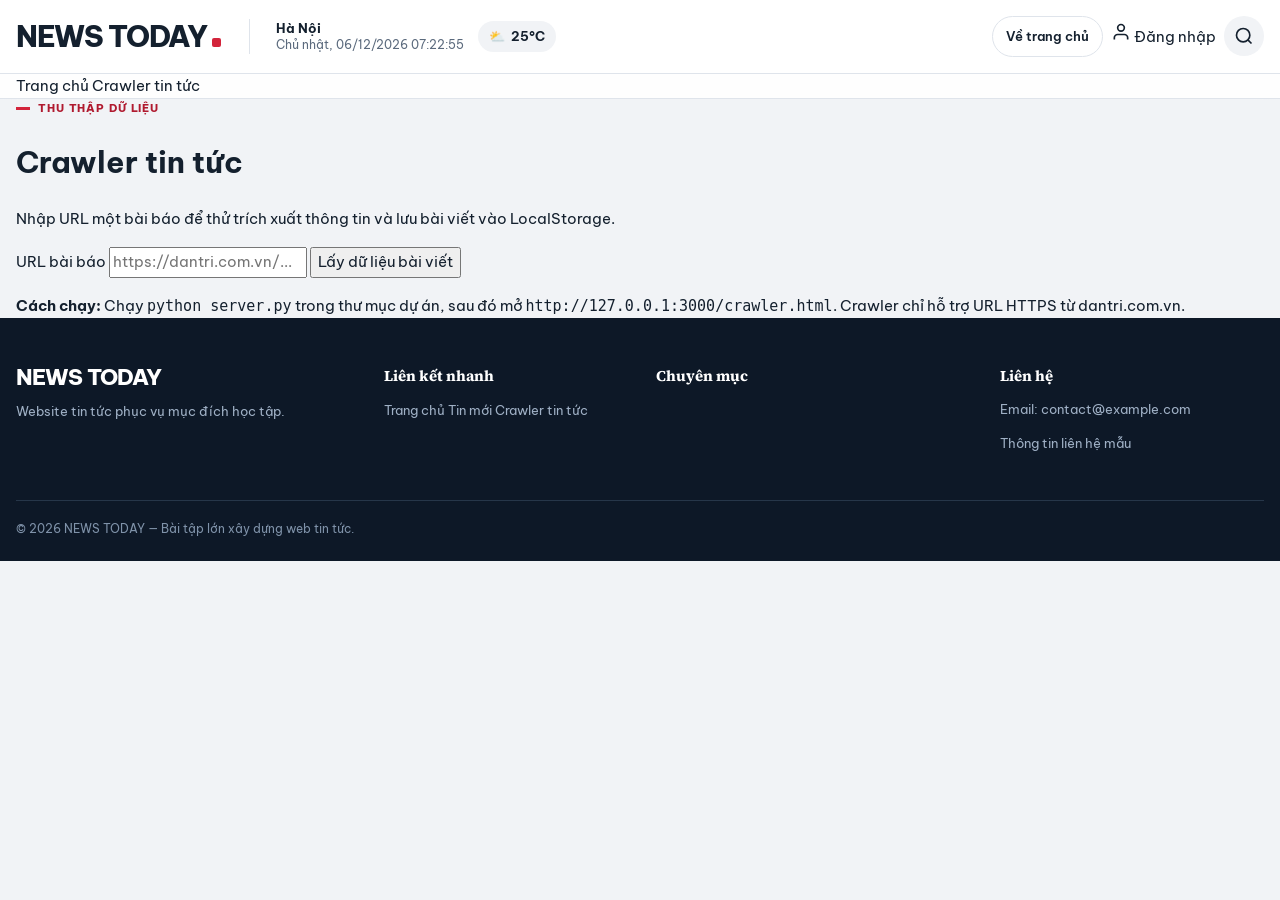
==== commit da317013: "Cập nhật dữ liệu bài viết mới và update web" ====
--- a/crawler.html
+++ b/crawler.html
@@ -3,18 +3,12 @@
 <head>
   <meta charset="UTF-8">
   <meta name="viewport" content="width=device-width, initial-scale=1.0">
+  <!-- BỎ CHẶN ẢNH TỪ DÂN TRÍ -->
+  <meta name="referrer" content="no-referrer">
   <title>Crawler tin tức - News Today</title>
   <link rel="stylesheet" href="css/style.css">
 </head>
 <body>
-  <head>
-  <meta charset="UTF-8">
-  <meta name="viewport" content="width=device-width, initial-scale=1.0">
-  <!-- THÊM DÒNG NÀY ĐỂ BỎ CHẶN ẢNH TỪ DÂN TRÍ -->
-  <meta name="referrer" content="no-referrer">
-  <title>News Today</title>
-  <link rel="stylesheet" href="css/style.css">
-</head>
 
   <!-- HEADER ĐỒNG BỘ THEO PHONG CÁCH DÂN TRÍ -->
   <header class="site-header">
--- a/css/style.css
+++ b/css/style.css
@@ -17,26 +17,26 @@
   --radius: 16px;
   --radius-sm: 10px;
   --shadow-md: 0 18px 48px rgba(13, 24, 39, .18);
-  --container: 1200px;
+  --container: 1400px;
 }
 
 *, *::before, *::after { box-sizing: border-box; }
 html { scroll-behavior: smooth; scroll-padding-top: 80px; }
 body { margin: 0; color: var(--ink); background: var(--paper); font: 400 15px/1.65 var(--sans); -webkit-font-smoothing: antialiased; }
 button, input, textarea, select { font: inherit; }
-a { color: inherit; }
+a { color: inherit; text-decoration: none; }
 button { color: inherit; }
 img { max-width: 100%; }
 :focus-visible { outline: 3px solid rgba(211, 36, 59, .4); outline-offset: 3px; }
 ::selection { color: #fff; background: var(--brand); }
-.container { width: min(var(--container), calc(100% - 48px)); margin-inline: auto; }
+.container { width: min(var(--container), calc(100% - 32px)); margin-inline: auto; }
 
 /* ---------- Header ---------- */
 .site-header { position: relative; z-index: 910; padding: 16px 0; background: var(--surface); }
 .header-inner { display: flex; align-items: center; justify-content: space-between; gap: 24px; }
 .header-left, .header-right { display: flex; align-items: center; min-width: 0; }
 .header-left { gap: 28px; }
-.logo { display: inline-flex; flex-shrink: 0; align-items: baseline; gap: 2px; color: var(--ink); font: 800 clamp(24px, 2.3vw, 30px)/1 var(--sans); letter-spacing: -.045em; text-decoration: none; }
+.logo { display: inline-flex; flex-shrink: 0; align-items: baseline; gap: 2px; color: var(--ink); font: 800 clamp(24px, 2.3vw, 30px)/1 var(--sans); letter-spacing: -.045em; }
 .logo::after { width: 9px; height: 9px; margin-left: 3px; border-radius: 2px; background: var(--brand); content: ""; }
 .header-datetime-weather { display: flex; align-items: center; gap: 14px; padding-left: 26px; border-left: 1px solid var(--line); font-size: 12px; }
 .location-date { display: flex; flex-direction: column; line-height: 1.4; }
@@ -45,7 +45,7 @@
 .weather-box { display: inline-flex; align-items: center; gap: 6px; padding: 5px 11px; color: var(--ink); background: var(--paper); border-radius: 999px; font-size: 13px; font-weight: 700; white-space: nowrap; }
 .header-right { justify-content: flex-end; gap: 8px; }
 .crawler-link, .btn-auth, .search-btn, .mega-menu-toggle, .text-button { display: inline-flex; align-items: center; justify-content: center; transition: color .16s, background .16s, border-color .16s; }
-.crawler-link { gap: 8px; padding: 9px 13px; color: var(--ink); border: 1px solid var(--line); border-radius: 999px; font-size: 12.5px; font-weight: 600; text-decoration: none; white-space: nowrap; }
+.crawler-link { gap: 8px; padding: 9px 13px; color: var(--ink); border: 1px solid var(--line); border-radius: 999px; font-size: 12.5px; font-weight: 600; white-space: nowrap; }
 .crawler-link:hover, .crawler-link[aria-current="page"] { color: var(--brand); border-color: var(--brand); background: var(--brand-tint); }
 .auth-buttons { display: flex; align-items: center; gap: 6px; }
 .btn-auth { gap: 7px; min-height: 40px; padding: 8px 16px; border: 1px solid transparent; border-radius: 999px; cursor: pointer; font-size: 12.5px; font-weight: 600; white-space: nowrap; }
@@ -56,24 +56,27 @@
 .search-btn { width: 40px; height: 40px; flex-shrink: 0; border: 0; border-radius: 50%; background: var(--paper); color: var(--ink); cursor: pointer; }
 .search-btn:hover { color: #fff; background: var(--brand); }
 
-/* ---------- Navbar ---------- */
-.navbar { position: sticky; top: 0; z-index: 900; background: var(--surface); border-top: 1px solid var(--line); border-bottom: 1px solid var(--line); }
+/* ---------- YÊU CẦU 4: NAVBAR HIỆU ỨNG KÍNH MỜ (GLASSMORPHISM) ---------- */
+.navbar { 
+  position: sticky; 
+  top: 0; 
+  z-index: 900; 
+  background: rgba(255, 255, 255, 0.88); 
+  backdrop-filter: blur(12px);
+  -webkit-backdrop-filter: blur(12px);
+  border-top: 1px solid var(--line); 
+  border-bottom: 1px solid var(--line); 
+}
 .navbar-inner { display: flex; align-items: center; justify-content: space-between; min-height: 50px; gap: 10px; }
 .nav-links { display: flex; align-items: center; gap: clamp(16px, 2vw, 28px); min-width: 0; overflow-x: auto; scrollbar-width: none; white-space: nowrap; }
 .nav-links::-webkit-scrollbar { display: none; }
-.nav-links a { position: relative; display: inline-flex; align-items: center; min-height: 50px; color: var(--ink); font-size: 14px; font-weight: 600; text-decoration: none; transition: color .16s; }
+.nav-links a { position: relative; display: inline-flex; align-items: center; min-height: 50px; color: var(--ink); font-size: 14px; font-weight: 600; transition: color .16s; }
 .nav-links a::after { position: absolute; right: 0; bottom: -1px; left: 0; height: 3px; background: var(--brand); content: ""; transform: scaleX(0); transform-origin: left; transition: transform .2s; }
-.nav-links a:hover { color: var(--brand); }
-.nav-links a[aria-current="page"] { color: var(--brand); }
+.nav-links a:hover, .nav-links a[aria-current="page"] { color: var(--brand); }
 .nav-links a:hover::after, .nav-links a[aria-current="page"]::after { transform: scaleX(1); }
-.nav-links .nav-home-icon { font-size: 16px; }
 .mega-menu-toggle { display: grid; grid-template-columns: repeat(3, 4px); gap: 3px; flex-shrink: 0; padding: 10px 4px 10px 14px; border: 0; background: transparent; cursor: pointer; }
 .mega-menu-toggle span { width: 4px; height: 4px; border-radius: 50%; background: var(--ink); transition: background .16s; }
 .mega-menu-toggle:hover span, .mega-menu-toggle.active span { background: var(--brand); }
-.subnav { background: var(--paper); border-top: 1px solid var(--line); }
-.subnav-inner { display: flex; gap: 22px; overflow-x: auto; scrollbar-width: none; white-space: nowrap; }
-.subnav-inner a { padding: 10px 0; color: var(--muted); font-size: 13px; font-weight: 600; text-decoration: none; border-bottom: 2px solid transparent; }
-.subnav-inner a:hover, .subnav-inner a[aria-current="page"] { color: var(--ink); border-bottom-color: var(--brand); }
 
 .mega-menu-overlay { display: none; position: absolute; top: 100%; right: 0; left: 0; max-height: min(78vh, 720px); overflow: auto; padding: 28px 0 32px; background: var(--surface); border-bottom: 1px solid var(--line); box-shadow: var(--shadow-md); }
 .mega-menu-overlay.active { display: block; animation: menuIn .16s ease-out; }
@@ -81,122 +84,282 @@
 .mega-menu-container { display: grid; grid-template-columns: minmax(0, 3.4fr) minmax(200px, 1fr); gap: 32px; }
 .mega-grid { display: grid; grid-template-columns: repeat(4, minmax(0, 1fr)); gap: 26px 22px; align-content: start; }
 .mega-col h3 { margin: 0 0 8px; padding-bottom: 8px; border-bottom: 2px solid var(--ink); font: 700 15px/1.3 var(--serif); }
-.mega-col h3 a { text-decoration: none; }
 .mega-col h3 a:hover, .mega-col ul li a:hover { color: var(--brand); }
 .mega-col ul { margin: 0; padding: 0; list-style: none; }
 .mega-col ul li { margin: 7px 0; }
-.mega-col ul li a { color: var(--muted); font-size: 13px; text-decoration: none; }
-.mega-sidebar { display: flex; flex-direction: column; gap: 16px; padding-left: 26px; border-left: 1px solid var(--line); font-size: 13px; }
-.mega-sidebar a { display: block; margin-bottom: 7px; color: var(--ink); text-decoration: none; }
-.mega-sidebar a:hover { color: var(--brand); }
-.mega-sidebar-group { padding-bottom: 8px; border-bottom: 1px solid var(--line); }
-.mega-contact { color: var(--muted); font-size: 12.5px; overflow-wrap: anywhere; }
-.mega-contact p { margin: 0 0 12px; }
-
-/* ---------- Trang chủ ---------- */
-.page-content { padding-top: 36px; padding-bottom: 64px; }
-.section-heading { display: flex; align-items: flex-end; justify-content: space-between; gap: 18px; margin-bottom: 8px; }
-.eyebrow { display: flex; align-items: center; gap: 8px; margin: 0 0 6px; color: var(--muted); font-size: 13px; font-weight: 500; }
-.eyebrow::before { width: 8px; height: 8px; border-radius: 50%; background: var(--brand); content: ""; }
-.section-heading h1 { margin: 0; font: 800 clamp(30px, 3.6vw, 46px)/1.12 var(--serif); letter-spacing: -.02em; }
-.text-button { min-height: 40px; padding: 8px 18px; border: 1px solid var(--ink); border-radius: 999px; background: transparent; cursor: pointer; font-size: 13px; font-weight: 600; white-space: nowrap; }
+.mega-col ul li a { color: var(--muted); font-size: 13px; }
+
+/* ---------- Bố Cục Trang Chính ---------- */
+.page-content { padding-top: 28px; padding-bottom: 64px; }
+.main-layout { display: grid; grid-template-columns: 1fr; gap: 28px; }
+
+@media (min-width: 992px) {
+  .main-layout { grid-template-columns: 3.1fr 1fr; }
+}
+
+.content-left { min-width: 0; }
+.sidebar-right { display: flex; flex-direction: column; gap: 24px; }
+
+.section-heading { display: flex; align-items: flex-end; justify-content: space-between; gap: 16px; margin-bottom: 16px; padding-bottom: 12px; border-bottom: 2px solid var(--ink); }
+.eyebrow { display: flex; align-items: center; gap: 8px; margin: 0 0 4px; color: var(--brand-dark); font-size: 11px; font-weight: 800; letter-spacing: .08em; text-transform: uppercase; }
+.eyebrow::before { width: 14px; height: 3px; background: var(--brand); content: ""; }
+.section-heading h1 { margin: 0; font: 800 clamp(26px, 3vw, 38px)/1.12 var(--serif); letter-spacing: -.02em; }
+.text-button { min-height: 36px; padding: 6px 16px; border: 1px solid var(--ink); border-radius: 999px; background: transparent; cursor: pointer; font-size: 12.5px; font-weight: 600; white-space: nowrap; }
 .text-button:hover { color: #fff; background: var(--ink); }
-.status-message { margin: 0 0 20px; color: var(--muted); font-size: 13px; }
-
-.featured-news { display: grid; grid-template-columns: minmax(0, 1.7fr) minmax(300px, 1fr); gap: 20px; align-items: stretch; }
+.status-message { margin: 0 0 16px; color: var(--muted); font-size: 13px; }
+
+/* =========================================================
+   1. PHẦN TIN CHÍNH (3 BÀI NỔI BẬT Ở TRÊN)
+   ========================================================= */
+.featured-news {
+  display: grid;
+  grid-template-columns: minmax(0, 1.7fr) minmax(300px, 1fr);
+  gap: 20px;
+  align-items: stretch;
+  margin-bottom: 32px;
+}
+
 .news-card { position: relative; min-width: 0; overflow: hidden; background: var(--surface); border: 1px solid var(--line); border-radius: var(--radius); }
 .news-card h2 a::after, .news-card h3 a::after { position: absolute; inset: 0; z-index: 1; content: ""; }
 .news-card h2, .news-card h3 { margin: 10px 0 8px; font-family: var(--serif); font-weight: 700; letter-spacing: -.012em; line-height: 1.3; }
-.news-card h2 { font-size: clamp(24px, 2.8vw, 36px); }
-.news-card h3 { font-size: 19px; }
-.news-card h2 a, .news-card h3 a { text-decoration: none; transition: color .16s; }
+.news-card h2 { font-size: clamp(22px, 2.6vw, 32px); }
+.news-card h3 { font-size: 17px; }
+.news-card h2 a, .news-card h3 a { transition: color .16s; }
 .news-card:hover h2 a, .news-card:hover h3 a { color: var(--brand); }
-.news-card p { margin: 8px 0 0; color: var(--muted); font-size: 14px; line-height: 1.7; }
+.news-card p { margin: 8px 0 0; color: var(--muted); font-size: 13.5px; line-height: 1.6; }
 .news-card-media { display: block; overflow: hidden; background: #dfe5ec; }
 .news-card-media img { display: block; width: 100%; height: 100%; object-fit: cover; transition: transform .5s ease; }
 .news-card:hover .news-card-media img { transform: scale(1.03); }
 .news-card-content { min-width: 0; padding: 20px 22px; }
 .category-label { display: inline-flex; width: fit-content; max-width: 100%; padding: 3px 10px; color: var(--brand); background: var(--brand-tint); border-radius: 999px; font-size: 12px; font-weight: 600; line-height: 1.6; }
 .post-meta { display: flex; flex-wrap: wrap; align-items: center; gap: 4px 12px; margin-top: 12px; color: var(--muted); font-size: 12.5px; }
-.post-meta span + span::before, .post-meta::before { content: none; }
-
-/* Bài nổi bật: ảnh phủ chữ, hoặc khối tối khi không có ảnh */
-.featured-main { display: flex; min-height: 460px; flex-direction: column; justify-content: flex-end; color: #fff; background: var(--night); border: 0; }
+
+/* Bài lớn bên trái */
+.featured-main { display: flex; min-height: 420px; max-height: 480px; flex-direction: column; justify-content: flex-end; color: #fff; background: var(--night); border: 0; }
 .featured-main::before { position: absolute; top: 0; bottom: 0; left: 0; width: 5px; background: var(--brand); content: ""; z-index: 2; }
-.featured-main:not(:has(.news-card-media)) { background: radial-gradient(120% 90% at 100% 0%, #223a58 0%, var(--night) 60%); }
 .featured-main .news-card-media { position: absolute; inset: 0; background: var(--night); }
-.featured-main .news-card-media::after { position: absolute; inset: 0; background: linear-gradient(to top, rgba(8, 16, 28, .94) 8%, rgba(8, 16, 28, .35) 62%, rgba(8, 16, 28, .05)); content: ""; }
-.featured-main .news-card-content { position: relative; padding: 32px 36px 30px; }
+.featured-main .news-card-media::after { position: absolute; inset: 0; background: linear-gradient(to top, rgba(8, 16, 28, .95) 10%, rgba(8, 16, 28, .4) 60%, rgba(8, 16, 28, .05)); content: ""; }
+.featured-main .news-card-content { position: relative; padding: 28px 32px; z-index: 3; }
 .featured-main .category-label { color: #fff; background: var(--brand); }
-.featured-main h2 { margin-top: 14px; }
-.featured-main:hover h2 a { color: #fff; text-decoration: underline; text-decoration-thickness: 2px; text-underline-offset: 5px; }
-.featured-main p { max-width: 62ch; color: #cdd7e4; font-size: 15px; }
+.featured-main h2 { margin-top: 10px; color: #fff; }
+.featured-main h2 a { color: #fff; }
+.featured-main p { color: #cdd7e4; }
 .featured-main .post-meta { color: #aebbd0; }
+
+/* ---------- YÊU CẦU 2: TĂNG CHIỀU SÂU & HOVER CHO 2 KHỐI TIN PHỤ ---------- */
 .featured-side { display: grid; grid-template-rows: repeat(2, minmax(0, 1fr)); gap: 20px; }
-.featured-side .news-card { display: flex; flex-direction: column; justify-content: center; }
-.featured-side .news-card:has(.news-card-media) { display: grid; grid-template-columns: 128px minmax(0, 1fr); }
-.featured-side .news-card:has(.news-card-media) .news-card-media { height: 100%; min-height: 150px; }
-.featured-side .news-card-content { padding: 18px 20px; }
-.featured-side .news-card h3 { margin-top: 8px; font-size: 18px; }
-.featured-side .news-card p { font-size: 13px; }
-
-/* Danh sách dọc */
-.more-news-section { margin-top: 52px; }
-.more-news-section > h2 { display: flex; align-items: center; gap: 14px; margin: 0 0 14px; font: 700 24px/1.2 var(--serif); }
-.more-news-section > h2::after { flex: 1; height: 1px; background: var(--line); content: ""; }
-.news-list { display: block; padding: 0 28px; background: var(--surface); border: 1px solid var(--line); border-radius: var(--radius); }
-.list-card + .list-card { border-top: 1px solid var(--line); }
-.list-card .news-card { display: grid; grid-template-columns: minmax(0, 1fr); align-items: center; gap: 22px; border: 0; border-radius: 0; background: transparent; }
-.list-card .news-card:has(.news-card-media) { grid-template-columns: minmax(0, 1fr) 200px; }
-.list-card .news-card-media { order: 2; height: 130px; margin: 20px 0; border-radius: var(--radius-sm); }
-.list-card .news-card-content { padding: 22px 0; }
-.list-card .news-card h3 { margin-top: 8px; font-size: 21px; }
-.list-card .news-card p { max-width: 70ch; }
-.empty-state { padding: 28px; color: var(--muted); background: var(--surface); border: 1px dashed #c9d2de; border-radius: var(--radius); text-align: center; }
-.news-list .empty-state { border: 0; }
-.empty-state a { color: var(--brand); font-weight: 600; }
-
-/* ---------- Trang chi tiết ---------- */
-.article-container, .crawler-container { max-width: 800px; padding-top: 36px; padding-bottom: 64px; }
-.back-link { display: inline-block; margin-bottom: 18px; color: var(--muted); font-size: 13.5px; font-weight: 600; text-decoration: none; }
-.back-link:hover { color: var(--brand); }
-.article-detail { padding: clamp(24px, 5vw, 52px); background: var(--surface); border: 1px solid var(--line); border-radius: var(--radius); }
-.article-detail h1 { margin: 16px 0 8px; font: 800 clamp(28px, 4.2vw, 44px)/1.2 var(--serif); letter-spacing: -.02em; }
-.article-detail .post-meta { margin: 0 0 24px; padding-bottom: 20px; border-bottom: 1px solid var(--line); }
-.article-image { display: block; width: 100%; height: auto; margin: 0 0 26px; border-radius: var(--radius-sm); }
-.article-excerpt { margin: 0 0 24px; color: #2c3a4d; font: 600 20px/1.6 var(--serif); }
-.article-body { color: #1f2b3b; font: 400 18px/1.85 var(--serif); overflow-wrap: anywhere; }
-.article-body p { margin: 0 0 1.1em; }
-.article-body img, .article-body video { max-width: 100%; height: auto; border-radius: 6px; }
-.article-body figure { margin: 26px 0; }
-.article-body figcaption { margin-top: 8px; color: var(--muted); font: 400 13.5px/1.5 var(--sans); text-align: center; }
-.article-body a { color: var(--brand); }
-.article-body .status-message { font: 400 14px/1.6 var(--sans); }
-.source-link { color: var(--brand); font-weight: 700; }
-
-/* ---------- Crawler ---------- */
-.intro { margin: 8px 0 24px; color: var(--muted); }
-.crawler-container h1 { margin: 0; font: 800 clamp(30px, 3.6vw, 42px)/1.15 var(--serif); }
-.crawler-form { display: grid; gap: 12px; padding: 22px; background: var(--surface); border: 1px solid var(--line); border-radius: var(--radius); }
-.crawler-form label { font-size: 13.5px; font-weight: 600; }
-.crawler-form input, #article-url { width: 100%; min-height: 46px; padding: 10px 14px; border: 1px solid #cfd8e3; border-radius: var(--radius-sm); color: var(--ink); background: #fbfcfd; }
-.crawler-form input:focus { border-color: var(--brand); outline: 3px solid rgba(211, 36, 59, .12); }
-#crawl-button, #save-crawled-post { min-height: 44px; padding: 10px 20px; border: 0; border-radius: 999px; color: #fff; background: var(--ink); cursor: pointer; font-weight: 600; }
-#crawl-button:hover, #save-crawled-post:hover { background: var(--brand); }
-#crawl-button:disabled { cursor: wait; opacity: .6; }
-#crawler-status { margin: 14px 0; font-size: 13.5px; }
-#crawler-result { margin-top: 18px; padding: 20px; background: var(--surface); border: 1px solid var(--line); border-radius: var(--radius); }
-#crawler-result h2, .saved-section h2 { margin: 0 0 12px; font: 700 20px/1.3 var(--serif); }
-#crawler-json { max-height: 460px; margin: 0 0 14px; padding: 16px; overflow: auto; border-radius: var(--radius-sm); color: #dce8f7; background: var(--night); font: 12.5px/1.65 ui-monospace, Menlo, Consolas, monospace; white-space: pre-wrap; overflow-wrap: anywhere; }
-.saved-section { margin-top: 34px; }
-.saved-posts { display: grid; gap: 8px; margin: 0; padding: 0; list-style: none; }
-.saved-posts li { display: flex; align-items: center; justify-content: space-between; gap: 12px; padding: 12px 16px; background: var(--surface); border: 1px solid var(--line); border-radius: var(--radius-sm); font-size: 14px; }
-.saved-posts a { font-weight: 600; text-decoration: none; }
-.saved-posts a:hover { color: var(--brand); }
-.link-danger { border: 0; background: none; color: var(--brand-dark); cursor: pointer; font-weight: 600; }
-.notice { margin-top: 28px; padding: 14px 18px; color: #5a4a14; background: #fff8e1; border-left: 4px solid #e5b92f; border-radius: 6px; font-size: 13.5px; }
-
-/* ---------- Tìm kiếm & đăng nhập ---------- */
+.featured-side .news-card { 
+  display: flex; 
+  flex-direction: column; 
+  justify-content: center;
+  box-shadow: 0 2px 8px rgba(13, 24, 39, 0.04);
+  transition: transform 0.25s ease, box-shadow 0.25s ease, border-color 0.25s ease;
+}
+.featured-side .news-card:hover {
+  transform: translateY(-3px);
+  box-shadow: 0 10px 24px rgba(13, 24, 39, 0.08);
+  border-color: var(--brand);
+}
+.featured-side .news-card:has(.news-card-media) { display: grid; grid-template-columns: 125px minmax(0, 1fr); }
+.featured-side .news-card:has(.news-card-media) .news-card-media { height: 100%; min-height: 120px; border-radius: var(--radius-sm) 0 0 var(--radius-sm); }
+.featured-side .news-card-content { padding: 16px 18px; }
+
+/* =========================================================
+   2. PHẦN TIN PHỤ (TIN TỨC KHÁC)
+   ========================================================= */
+.more-news-section { margin-top: 36px; }
+.more-news-section > h2 { display: flex; align-items: center; gap: 14px; margin: 0 0 20px; font: 700 22px/1.2 var(--serif); color: var(--ink); }
+.more-news-section > h2::after { flex: 1; height: 2px; background: var(--line); content: ""; }
+
+.news-list {
+  display: grid;
+  grid-template-columns: repeat(3, 1fr);
+  gap: 24px 20px;
+}
+
+.list-card {
+  width: 100%;
+}
+
+.list-card .news-card {
+  position: relative;
+  display: flex;
+  flex-direction: column;
+  height: 100%;
+  background: var(--surface);
+  border: 1px solid var(--line);
+  border-radius: 8px;
+  overflow: hidden;
+  box-shadow: 0 2px 8px rgba(0, 0, 0, 0.04);
+  transition: border-color 0.2s ease, box-shadow 0.2s ease, transform 0.2s ease;
+}
+
+.list-card .news-card:hover {
+  border-color: var(--brand);
+  box-shadow: 0 6px 16px rgba(0, 0, 0, 0.08);
+  transform: translateY(-2px);
+}
+
+.list-card .news-card-media {
+  position: relative;
+  width: 100%;
+  height: 180px;
+  margin: 0;
+  background: #edf2f7;
+  overflow: hidden;
+  flex-shrink: 0;
+}
+
+.list-card .news-card-media img {
+  width: 100%;
+  height: 100%;
+  object-fit: cover;
+  transition: transform 0.4s ease;
+}
+
+.list-card .news-card:hover .news-card-media img {
+  transform: scale(1.04);
+}
+
+.list-card .news-card::after {
+  display: none;
+}
+
+.list-card .news-card-content {
+  position: relative;
+  display: flex;
+  flex-direction: column;
+  flex: 1;
+  padding: 16px 18px 18px;
+  color: var(--ink);
+  background: var(--surface);
+}
+
+.list-card .category-label {
+  display: inline-block;
+  width: fit-content;
+  background: var(--brand-tint);
+  color: var(--brand);
+  font-size: 11px;
+  font-weight: 700;
+  letter-spacing: 0.03em;
+  text-transform: uppercase;
+  padding: 3px 8px;
+  border-radius: 4px;
+  margin-bottom: 8px;
+  box-shadow: none;
+}
+
+.list-card .news-card h3 {
+  color: var(--ink) !important;
+  font-family: var(--serif);
+  font-weight: 700;
+  font-size: 17px;
+  line-height: 1.38;
+  margin: 4px 0 8px;
+  text-shadow: none;
+}
+
+.list-card .news-card h3 a {
+  color: var(--ink) !important;
+  text-decoration: none;
+  transition: color 0.16s ease;
+}
+
+.list-card .news-card:hover h3 a {
+  color: var(--brand) !important;
+}
+
+.list-card .news-card p {
+  color: var(--muted) !important;
+  font-size: 13px;
+  line-height: 1.55;
+  margin: 0 0 12px;
+  display: -webkit-box;
+  -webkit-line-clamp: 3;
+  -webkit-box-orient: vertical;
+  overflow: hidden;
+}
+
+.list-card .post-meta {
+  margin-top: auto;
+  padding-top: 10px;
+  border-top: 1px solid var(--paper);
+  color: var(--muted) !important;
+  font-size: 11.5px;
+  display: flex;
+  align-items: center;
+  gap: 8px;
+}
+
+/* ---------- Sidebar Widgets ---------- */
+.widget-box { padding: 18px; background: var(--surface); border: 1px solid var(--line); border-radius: 8px; box-shadow: 0 4px 12px rgba(0,0,0,0.03); }
+.widget-title { margin: 0 0 14px 0; padding-bottom: 8px; border-bottom: 2px solid var(--brand); color: var(--ink); font-family: var(--serif); font-size: 16px; font-weight: 700; text-transform: uppercase; }
+
+/* ---------- YÊU CẦU 1: BẢNG TỶ GIÁ (BADGE NỔI) ---------- */
+.finance-table { width: 100%; border-collapse: collapse; font-size: 13.5px; }
+.finance-table th, .finance-table td { padding: 10px 4px; text-align: left; border-bottom: 1px dashed var(--line); }
+.finance-table th { color: var(--muted); font-weight: 600; }
+.finance-table .up, .finance-table .down {
+  display: inline-block;
+  padding: 2px 10px;
+  border-radius: 20px;
+  font-size: 12px;
+  font-weight: 700;
+  text-align: center;
+}
+.finance-table .up { color: #0f766e; background: #ccfbf1; }
+.finance-table .down { color: #991b1b; background: #fee2e2; }
+
+/* ---------- YÊU CẦU 3: TÚT LAI WIDGET TIN XEM NHIỀU ---------- */
+.top-news-list { margin: 0; padding: 0; list-style: none; }
+.top-news-item { 
+  display: flex; 
+  align-items: center; 
+  gap: 12px; 
+  padding: 10px 8px; 
+  border-bottom: 1px solid var(--line); 
+  border-radius: 8px;
+  transition: background 0.2s ease;
+}
+.top-news-item:hover { background: var(--paper); }
+.top-news-item:last-child { border-bottom: 0; }
+.top-news-num { 
+  display: inline-flex;
+  align-items: center;
+  justify-content: center;
+  width: 26px;
+  height: 26px;
+  background: var(--brand-tint);
+  color: var(--brand); 
+  border-radius: 6px;
+  font-family: var(--serif); 
+  font-size: 13px; 
+  font-weight: 800; 
+  line-height: 1; 
+  flex-shrink: 0;
+}
+.top-news-title { color: var(--ink); font-size: 13.5px; font-weight: 600; line-height: 1.4; transition: color 0.16s; }
+.top-news-title:hover { color: var(--brand); }
+
+/* Skeleton & Load More */
+@keyframes shimmer { 0% { background-position: -200px 0; } 100% { background-position: 200px 0; } }
+.skeleton { background: linear-gradient(90deg, #e0e6ed 25%, #f1f5f9 50%, #e0e6ed 75%); background-size: 200px 100%; animation: shimmer 1.5s infinite; border-radius: 4px; }
+.skeleton-card { display: flex; flex-direction: column; gap: 10px; padding: 16px; background: var(--surface); border: 1px solid var(--line); border-radius: 8px; margin-bottom: 18px; }
+.skeleton-img { width: 100%; height: 160px; }
+.skeleton-title { height: 20px; width: 85%; }
+.skeleton-text { height: 14px; width: 100%; }
+.skeleton-text-short { height: 14px; width: 60%; }
+
+.load-more-wrapper { margin-top: 28px; text-align: center; }
+.btn-load-more { display: inline-flex; align-items: center; justify-content: center; padding: 10px 26px; background: var(--ink); color: #fff; border: 0; border-radius: 999px; font-size: 13.5px; font-weight: 700; cursor: pointer; transition: background 0.2s; }
+.btn-load-more:hover { background: var(--brand); }
+
+/* Mobile & Responsive */
+.mobile-menu-toggle { display: none; width: 40px; height: 40px; align-items: center; justify-content: center; background: var(--paper); border: 0; border-radius: 50%; color: var(--ink); font-size: 20px; cursor: pointer; }
+.nav-backdrop { display: none; position: fixed; inset: 0; background: rgba(13, 24, 39, 0.6); backdrop-filter: blur(3px); z-index: 1050; }
+.nav-backdrop.open { display: block; }
+
 .search-overlay, .auth-modal-overlay { display: none; position: fixed; inset: 0; overflow: auto; background: rgba(13, 24, 39, .62); backdrop-filter: blur(5px); }
 .search-overlay { z-index: 2100; align-items: flex-start; justify-content: center; padding: min(10vh, 80px) 18px 24px; }
 .auth-modal-overlay { z-index: 2200; align-items: center; justify-content: center; padding: 20px; }
@@ -205,359 +368,25 @@
 .search-panel { width: min(720px, 100%); padding: 30px; }
 .auth-modal-card { width: min(450px, 100%); max-height: min(92vh, 850px); overflow-y: auto; }
 @keyframes modalIn { from { opacity: 0; transform: translateY(10px); } to { opacity: 1; transform: none; } }
-.search-panel h2 { margin: 0 40px 4px 0; font: 700 26px/1.3 var(--serif); }
-.search-intro { margin: 0 0 18px; color: var(--muted); font-size: 14px; }
-.search-close, .auth-close-btn { display: inline-flex; align-items: center; justify-content: center; width: 36px; height: 36px; border: 0; border-radius: 50%; background: var(--paper); cursor: pointer; font-size: 22px; }
-.search-close { position: absolute; top: 22px; right: 22px; }
-.auth-close-btn { position: absolute; top: 12px; right: 12px; z-index: 3; }
-.search-close:hover, .auth-close-btn:hover { color: #fff; background: var(--brand); }
-.site-search-form { display: flex; gap: 8px; }
-.site-search-form input { min-width: 0; flex: 1; height: 48px; padding: 0 16px; border: 1px solid #cfd8e3; border-radius: 999px; background: #fbfcfd; }
-.site-search-form input:focus { border-color: var(--brand); outline: 3px solid rgba(211, 36, 59, .12); }
-.search-submit { min-width: 112px; padding: 0 20px; color: #fff; background: var(--ink); border: 0; border-radius: 999px; cursor: pointer; font-weight: 600; }
-.search-submit:hover { background: var(--brand); }
-.search-status { margin: 14px 0 0; color: var(--muted); font-size: 13px; }
-.search-results { display: grid; gap: 4px; max-height: min(48vh, 400px); margin-top: 8px; overflow: auto; }
-.search-result { display: block; padding: 12px 14px; border-radius: var(--radius-sm); text-decoration: none; }
-.search-result:hover { background: var(--paper); }
-.search-result .category-label { font-size: 11.5px; }
-.search-result-title { display: block; margin-top: 5px; font: 700 16px/1.4 var(--serif); }
-.search-result-meta { display: block; margin-top: 3px; color: var(--muted); font-size: 12px; }
-
-.auth-tabs { display: flex; gap: 4px; padding: 10px 52px 0 10px; border-bottom: 1px solid var(--line); }
-.auth-tab { flex: 1; padding: 12px 8px; border: 0; border-bottom: 3px solid transparent; background: transparent; color: var(--muted); cursor: pointer; font-size: 14px; font-weight: 600; }
-.auth-tab.active { color: var(--ink); border-bottom-color: var(--brand); }
-.auth-body { padding: 24px; }
-.social-login-group { display: grid; gap: 9px; margin-bottom: 18px; }
-.btn-social { display: flex; align-items: center; justify-content: center; gap: 10px; width: 100%; min-height: 44px; padding: 9px 12px; border: 1px solid #cfd8e3; border-radius: 999px; background: #fff; cursor: pointer; font-size: 13.5px; font-weight: 600; transition: background .16s; }
-.btn-google:hover { background: var(--paper); }
-.btn-facebook { color: #fff; background: #1877f2; border-color: #1877f2; }
-.btn-facebook:hover { background: #1466d0; }
-.auth-divider { display: flex; align-items: center; gap: 8px; margin: 18px 0; color: var(--muted); font-size: 12px; }
-.auth-divider::before, .auth-divider::after { flex: 1; border-bottom: 1px solid var(--line); content: ""; }
-.auth-divider span { padding: 0 4px; white-space: nowrap; }
-.auth-form { display: none; }
-.auth-form.active { display: block; }
-.form-group { margin-bottom: 14px; }
-.form-group label { display: block; margin-bottom: 6px; font-size: 13px; font-weight: 600; }
-.form-group input { width: 100%; min-height: 44px; padding: 10px 14px; border: 1px solid #cfd8e3; border-radius: var(--radius-sm); outline: none; background: #fbfcfd; font-size: 14px; }
-.form-group input:focus { border-color: var(--brand); box-shadow: 0 0 0 3px rgba(211, 36, 59, .12); }
-.form-actions { display: flex; align-items: center; justify-content: space-between; gap: 12px; margin-bottom: 16px; font-size: 12.5px; }
-.remember-me { display: flex; align-items: center; gap: 6px; cursor: pointer; }
-.remember-me input { accent-color: var(--brand); }
-.forgot-pass, .remember-me a { color: var(--brand); font-weight: 600; text-decoration: none; }
-.forgot-pass:hover, .remember-me a:hover { text-decoration: underline; }
-.btn-submit { width: 100%; min-height: 46px; padding: 11px; border: 0; border-radius: 999px; color: #fff; background: var(--ink); cursor: pointer; font-size: 14px; font-weight: 700; transition: background .16s; }
-.btn-submit:hover { background: var(--brand); }
-
-/* ---------- Footer ---------- */
+
+/* Footer */
 .site-footer { padding: 48px 0 22px; color: #c3cedc; background: var(--night); }
 .footer-grid { display: grid; grid-template-columns: 1.4fr 1fr 1.3fr 1.1fr; gap: 32px; }
 .footer-grid h2 { margin: 0 0 12px; color: #fff; font: 800 22px/1 var(--sans); letter-spacing: -.04em; }
 .footer-grid h3 { margin: 0 0 12px; color: #fff; font: 700 15px/1.3 var(--serif); }
 .footer-grid p, .footer-grid a { color: #9fb0c5; font-size: 13px; }
-.footer-grid p { margin: 0 0 9px; }
-.footer-grid a { display: block; width: fit-content; margin: 7px 0; text-decoration: none; }
-.footer-grid a:hover { color: #fff; }
 .footer-links { display: grid; grid-template-columns: repeat(2, minmax(0, 1fr)); gap: 0 12px; }
 .copyright { margin-top: 32px; padding-top: 18px; border-top: 1px solid #263649; color: #7f92a9; font-size: 12px; }
 
-/* ---------- Responsive ---------- */
-@media (max-width: 1060px) {
-  .container { width: min(var(--container), calc(100% - 36px)); }
-  .header-left { gap: 18px; }
-  .header-datetime-weather { padding-left: 16px; }
-  .mega-menu-container { grid-template-columns: minmax(0, 1fr); }
-  .mega-sidebar { display: grid; grid-template-columns: repeat(2, minmax(0, 1fr)); padding: 18px 0 0; border-top: 1px solid var(--line); border-left: 0; }
-}
-@media (max-width: 850px) {
-  .header-datetime-weather { display: none; }
-  .featured-news { grid-template-columns: minmax(0, 1fr); }
-  .featured-main { min-height: 400px; }
-  .featured-side { grid-template-columns: repeat(2, minmax(0, 1fr)); grid-template-rows: auto; }
-  .featured-side .news-card:has(.news-card-media) { grid-template-columns: minmax(0, 1fr); }
-  .featured-side .news-card:has(.news-card-media) .news-card-media { height: 150px; min-height: 0; }
-  .footer-grid { grid-template-columns: repeat(2, minmax(0, 1fr)); }
-  .mega-grid { grid-template-columns: repeat(3, minmax(0, 1fr)); }
-}
-@media (max-width: 650px) {
-  .container { width: calc(100% - 28px); }
+/* Media Queries Responsive */
+@media (max-width: 990px) {
+  .featured-news { grid-template-columns: 1fr; }
+  .news-list { grid-template-columns: repeat(2, 1fr); }
+}
+
+@media (max-width: 600px) {
+  .news-list { grid-template-columns: 1fr; }
   .site-header { padding: 12px 0; }
   .logo { font-size: 24px; }
-  .crawler-link { width: 40px; height: 40px; padding: 0; }
-  .crawler-link span, .btn-login span { display: none; }
-  .btn-login { width: 40px; padding: 0; background: var(--paper); }
-  .btn-register { display: none; }
-  .nav-links a { min-height: 46px; font-size: 13.5px; }
-  .mega-grid { grid-template-columns: repeat(2, minmax(0, 1fr)); gap: 20px 16px; }
-  .mega-sidebar { grid-template-columns: minmax(0, 1fr); }
-  .page-content { padding-top: 26px; padding-bottom: 44px; }
-  .section-heading { align-items: center; }
-  .featured-main { min-height: 360px; }
-  .featured-main .news-card-content { padding: 22px 20px 22px 24px; }
-  .featured-main h2 { font-size: 25px; }
-  .featured-side { grid-template-columns: minmax(0, 1fr); }
-  .featured-side .news-card:has(.news-card-media) { grid-template-columns: 112px minmax(0, 1fr); }
-  .featured-side .news-card:has(.news-card-media) .news-card-media { height: 100%; min-height: 120px; }
-  .news-list { padding: 0 16px; }
-  .list-card .news-card:has(.news-card-media) { grid-template-columns: minmax(0, 1fr) 104px; gap: 14px; }
-  .list-card .news-card-media { height: 84px; margin: 16px 0; }
-  .list-card .news-card-content { padding: 16px 0; }
-  .list-card .news-card h3 { font-size: 17px; }
-  .list-card .news-card p { display: none; }
-  .article-body { font-size: 17px; }
-  .search-panel { padding: 24px 18px 20px; }
-  .site-search-form { flex-direction: column; }
-  .site-search-form input, .search-submit { width: 100%; height: 46px; }
-  .auth-body { padding: 20px 18px; }
-  .footer-grid { gap: 24px 16px; }
-  .footer-links { grid-template-columns: 1fr; }
-}
-@media (max-width: 390px) {
-  .footer-grid { grid-template-columns: 1fr; }
-}
-@media (prefers-reduced-motion: reduce) {
-  *, *::before, *::after { scroll-behavior: auto !important; animation-duration: .01ms !important; transition-duration: .01ms !important; }
-}
-
-/* ---------- NEWS TODAY: editorial print identity ---------- */
-:root {
-  --ink: #202b30;
-  --night: #16272d;
-  --paper: #edf2f2;
-  --surface: #fbfdfc;
-  --line: #d5dfe0;
-  --muted: #5b6d72;
-  --brand: #d74f35;
-  --brand-dark: #a83a27;
-  --brand-tint: #fbe8e2;
-  --radius: 5px;
-  --radius-sm: 3px;
-  --shadow-md: 0 22px 60px rgba(22, 39, 45, .2);
-  --container: 1260px;
-}
-
-body {
-  background: linear-gradient(180deg, #f6f8f7 0, var(--paper) 480px);
-}
-
-.site-header {
-  padding: 18px 0;
-  border-top: 4px solid var(--brand);
-  background: var(--surface);
-}
-
-.logo {
-  font-family: var(--serif);
-  font-size: clamp(27px, 2.7vw, 36px);
-  letter-spacing: 0;
-}
-
-.logo::after {
-  width: 8px;
-  height: 8px;
-  border-radius: 0;
-  background: #e7684a;
-}
-
-.navbar {
-  color: #f8f5e9;
-  background: var(--night);
-  border-color: #294039;
-}
-
-.nav-links a { color: #e6eee8; }
-.nav-links a:hover, .nav-links a[aria-current="page"] { color: #f0c961; }
-.nav-links a::after { background: #e7684a; }
-.mega-menu-toggle span { background: #e6eee8; }
-.subnav { background: #e9ece2; }
-.mega-menu-overlay { background: var(--surface); }
-
-.page-content { padding-top: 42px; }
-.section-heading {
-  margin-bottom: 18px;
-  padding-bottom: 18px;
-  border-bottom: 1px solid var(--ink);
-}
-
-.eyebrow {
-  color: var(--brand-dark);
-  font-size: 11px;
-  font-weight: 800;
-  letter-spacing: .08em;
-  text-transform: uppercase;
-}
-
-.eyebrow::before {
-  width: 18px;
-  height: 3px;
-  border-radius: 0;
-  background: #e7684a;
-}
-
-.section-heading h1 { font-size: clamp(32px, 3.8vw, 48px); }
-.text-button { border-radius: 3px; }
-
-.news-card {
-  border-color: var(--line);
-  border-radius: 5px;
-}
-
-.featured-main {
-  min-height: 500px;
-  background: var(--night);
-  border-radius: 5px;
-}
-
-.featured-main::before { width: 6px; background: #e7684a; }
-.featured-main .category-label { color: var(--ink); background: #f0c961; }
-.featured-side { gap: 14px; }
-.featured-side .news-card { border-radius: 3px; }
-.category-label { border-radius: 2px; }
-
-.more-news-section { margin-top: 58px; }
-.more-news-section > h2 {
-  font-size: 26px;
-  letter-spacing: 0;
-}
-
-.news-list {
-  padding: 0 24px;
-  background: transparent;
-  border: 0;
-  border-top: 2px solid var(--ink);
-  border-radius: 0;
-}
-
-.list-card + .list-card { border-top-color: var(--line); }
-.list-card .news-card-media { border-radius: 3px; }
-.list-card .news-card h3 { font-size: 22px; }
-
-.article-container, .crawler-container { padding-top: 42px; }
-.article-detail {
-  border-top: 4px solid var(--brand);
-  border-radius: 4px;
-  box-shadow: 0 8px 24px rgba(23, 41, 37, .05);
-}
-
-.article-detail h1 { font-size: clamp(30px, 4.4vw, 48px); }
-.article-image { border-radius: 3px; }
-.crawler-form, #crawler-result {
-  border-radius: 4px;
-  box-shadow: 0 8px 24px rgba(23, 41, 37, .04);
-}
-
-.crawler-form input, #article-url,
-.site-search-form input, .form-group input {
-  border-color: #cbd4ca;
-  border-radius: 3px;
-  background: #fffefb;
-}
-
-#crawl-button, #save-crawled-post, .search-submit, .btn-submit {
-  border-radius: 3px;
-  background: var(--brand);
-}
-
-.site-footer {
-  border-top: 5px solid #e7684a;
-  background: var(--night);
-}
-
-.copyright { border-top-color: #294039; }
-.notice { border-left-color: #e7684a; border-radius: 2px; }
-
-@media (max-width: 650px) {
-  .site-header { padding: 12px 0; }
-  .page-content { padding-top: 28px; }
-  .section-heading { align-items: flex-start; }
-  .featured-main { min-height: 380px; }
-  .news-list { padding: 0 4px; }
-  .list-card .news-card h3 { font-size: 18px; }
-}
-
-.news-list {
-  display: block;
-  columns: 3;
-  column-gap: 18px;
-}
-
-.news-list > .empty-state { break-inside: avoid; }
-.list-card { display: inline-block; width: 100%; margin: 0 0 18px; break-inside: avoid; vertical-align: top; }
-.list-card + .list-card { border-top: 0; }
-
-.list-card .news-card,
-.list-card .news-card:has(.news-card-media) {
-  display: flex;
-  position: relative;
-  min-height: 220px;
-  flex-direction: column;
-  align-items: stretch;
-  gap: 0;
-  border: 1px solid var(--line);
-  border-radius: 4px;
-  background: var(--surface);
-  transition: transform .24s ease, box-shadow .24s ease, border-color .24s ease;
-}
-
-.list-card .news-card:has(.news-card-media) {
-  aspect-ratio: 4 / 3;
-  overflow: hidden;
-  border: 0;
-  color: #fff;
-  background: var(--night);
-}
-
-.list-card:nth-child(5n + 2) .news-card:has(.news-card-media) { aspect-ratio: 3 / 4; }
-.list-card:nth-child(4n + 3) .news-card:has(.news-card-media) { aspect-ratio: 16 / 10; }
-
-.list-card .news-card-media {
-  position: absolute;
-  inset: 0;
-  order: 0;
-  height: 100%;
-  margin: 0;
-  background: var(--night);
-}
-
-.list-card .news-card-media::after {
-  position: absolute;
-  inset: 0;
-  background: linear-gradient(180deg, rgba(12, 22, 29, .02) 24%, rgba(12, 22, 29, .88) 100%);
-  content: "";
-}
-
-.list-card .news-card-media img { height: 100%; }
-.list-card .news-card-content { position: relative; z-index: 1; margin-top: auto; padding: 20px; }
-.list-card .news-card h3 { font-size: 20px; }
-.list-card .news-card:has(.news-card-media) h3 a { color: #fff; }
-.list-card .news-card:has(.news-card-media) p { color: #e4e9eb; }
-.list-card .news-card:has(.news-card-media) .post-meta { color: #d0dadd; }
-.list-card .news-card:has(.news-card-media) .category-label { color: #fff; background: var(--brand); }
-
-.list-card .news-card:hover,
-.list-card .news-card:focus-within {
-  z-index: 2;
-  transform: translateY(-5px);
-  border-color: var(--brand);
-  box-shadow: 0 16px 34px rgba(22, 39, 45, .2);
-}
-
-.list-card .news-card:has(.news-card-media):hover .news-card-media img,
-.list-card .news-card:has(.news-card-media):focus-within .news-card-media img {
-  transform: scale(1.06);
-}
-
-@media (max-width: 850px) {
-  .news-list { columns: 2; }
-}
-
-@media (max-width: 650px) {
-  .news-list { columns: 1; }
-  .list-card .news-card-content { padding: 18px; }
-  .list-card .news-card:has(.news-card-media) { aspect-ratio: 4 / 3; }
-}
-
-@media (prefers-reduced-motion: reduce) {
-  .list-card .news-card { transition: none; }
-}
+  .crawler-link span, .btn-login span, .btn-register { display: none; }
+}
